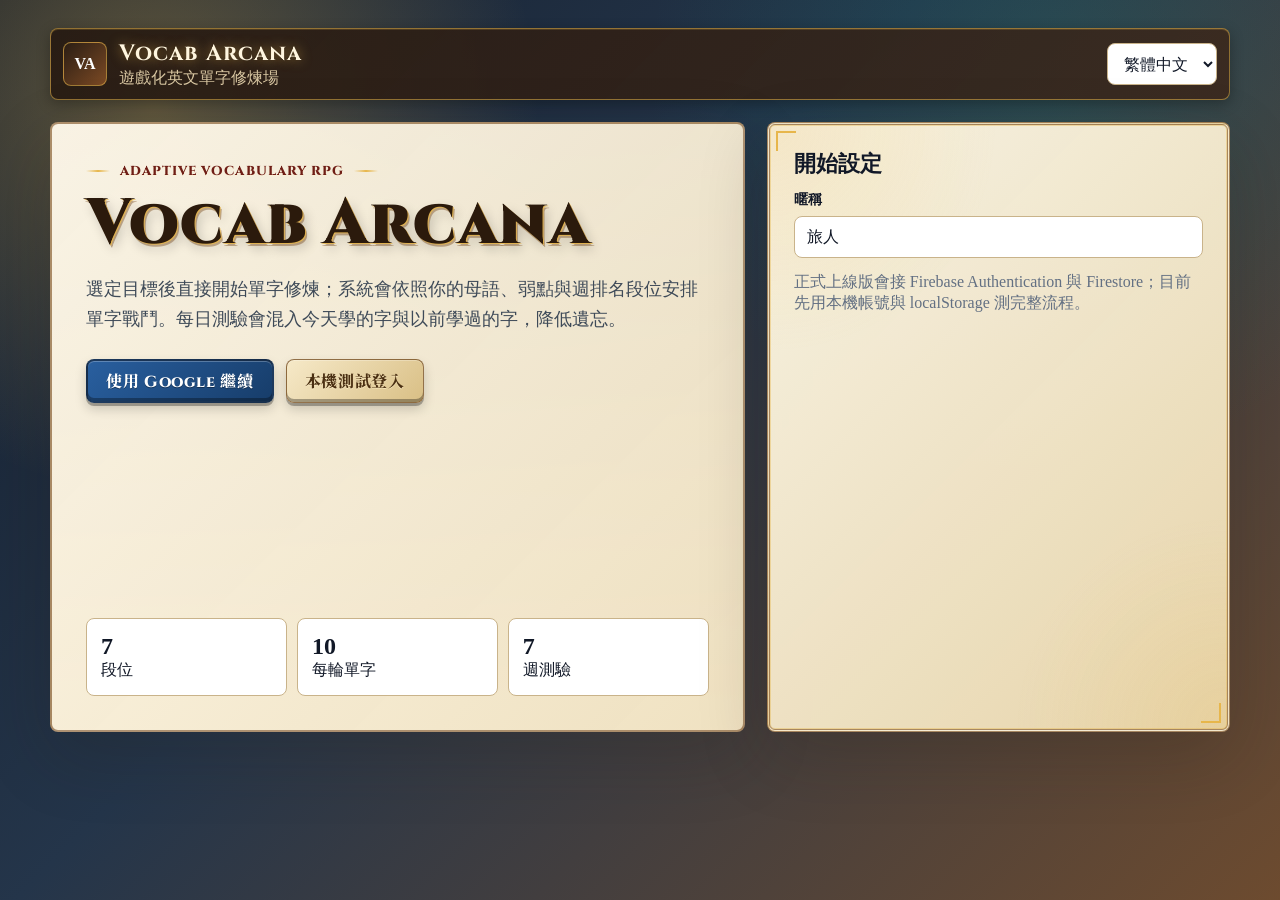
==== index.html @ f16ec760 "first" ====
<!doctype html>
<html lang="zh-Hant">
  <head>
    <meta charset="UTF-8" />
    <meta name="viewport" content="width=device-width, initial-scale=1.0" />
    <title>Vocab Arcana</title>
    <link rel="preconnect" href="https://fonts.googleapis.com" />
    <link rel="preconnect" href="https://fonts.gstatic.com" crossorigin />
    <link
      href="https://fonts.googleapis.com/css2?family=Cinzel:wght@500;700;900&family=Noto+Serif+TC:wght@500;700;900&display=swap"
      rel="stylesheet"
    />
    <link rel="stylesheet" href="./styles.css" />
  </head>
  <body>
    <main id="app"></main>
    <script src="./app.js"></script>
  </body>
</html>
---- styles.css ----
:root {
  color-scheme: light;
  --ink: #111827;
  --muted: #637083;
  --line: #c9b38a;
  --panel: #ffffff;
  --paper: #f5efe2;
  --accent: #b4362b;
  --accent-dark: #7f231d;
  --gold: #e7b64b;
  --mint: #168c7c;
  --blue: #295f9f;
  --wood: #4c2f1e;
  --shadow: 0 24px 70px rgba(35, 24, 15, 0.2);
}

* {
  box-sizing: border-box;
}

body {
  margin: 0;
  min-height: 100vh;
  background:
    radial-gradient(circle at 12% 12%, rgba(231, 182, 75, 0.34), transparent 28%),
    radial-gradient(circle at 82% 8%, rgba(22, 140, 124, 0.22), transparent 30%),
    linear-gradient(135deg, #151f2e 0%, #24354a 42%, #6d4b2f 100%);
  color: var(--ink);
  font-family: Georgia, "Noto Sans TC", "Times New Roman", serif;
}

button,
input,
select {
  font: inherit;
}

button {
  border: 0;
  cursor: pointer;
}

.shell {
  width: min(1180px, calc(100% - 32px));
  margin: 0 auto;
  padding: 28px 0 42px;
}

.topbar {
  display: flex;
  align-items: center;
  justify-content: space-between;
  gap: 16px;
  margin-bottom: 22px;
  padding: 10px 12px;
  border: 1px solid rgba(231, 182, 75, 0.35);
  border-radius: 8px;
  background: rgba(18, 25, 35, 0.58);
}

.brand {
  display: flex;
  align-items: center;
  gap: 12px;
  min-width: 0;
}

.mark {
  display: grid;
  place-items: center;
  width: 44px;
  height: 44px;
  border-radius: 8px;
  background: linear-gradient(135deg, #2a1d14, #7c4a24);
  color: #fff;
  font-weight: 800;
  border: 1px solid rgba(231, 182, 75, 0.6);
}

.brand h1 {
  margin: 0;
  font-size: 22px;
  color: #fff6df;
}

.brand p,
.muted {
  margin: 0;
  color: var(--muted);
}

.brand p {
  color: #d9c7a2;
}

.controls {
  display: flex;
  gap: 10px;
  align-items: center;
  flex-wrap: wrap;
  justify-content: flex-end;
}

.select,
.input {
  height: 42px;
  border: 1px solid var(--line);
  border-radius: 8px;
  background: #fff;
  color: var(--ink);
  padding: 0 12px;
}

.textarea {
  width: 100%;
  resize: vertical;
  border: 1px solid var(--line);
  border-radius: 8px;
  background: #fffaf0;
  color: var(--ink);
  padding: 12px;
}

.photo-preview {
  display: none;
  width: min(360px, 100%);
  max-height: 240px;
  object-fit: cover;
  border-radius: 8px;
  border: 1px solid var(--line);
}

.layout {
  display: grid;
  grid-template-columns: minmax(0, 1.2fr) minmax(320px, 0.8fr);
  gap: 22px;
  align-items: stretch;
}

.hero,
.panel,
.card {
  background:
    linear-gradient(135deg, rgba(255, 249, 235, 0.94), rgba(239, 224, 190, 0.92));
  border: 2px solid rgba(126, 82, 37, 0.58);
  border-radius: 8px;
  box-shadow: var(--shadow);
}

.hero {
  min-height: 610px;
  position: relative;
  overflow: hidden;
  padding: 34px;
  display: flex;
  flex-direction: column;
  justify-content: space-between;
}

.hero::before {
  content: "";
  position: absolute;
  inset: 0;
  background:
    linear-gradient(rgba(255, 249, 235, 0.36), rgba(255, 249, 235, 0.94)),
    url("https://images.unsplash.com/photo-1519681393784-d120267933ba?auto=format&fit=crop&w=1500&q=80");
  background-size: cover;
  background-position: center;
  z-index: -1;
}

.eyebrow {
  color: var(--accent-dark);
  font-weight: 800;
  text-transform: uppercase;
  letter-spacing: 0.08em;
  font-size: 13px;
}

.hero h2,
.page-title {
  margin: 12px 0;
  font-size: clamp(36px, 5vw, 68px);
  line-height: 1.02;
  max-width: 820px;
}

.hero-copy {
  max-width: 680px;
  color: #3e4a58;
  font-size: 18px;
  line-height: 1.65;
}

.actions {
  display: flex;
  gap: 12px;
  flex-wrap: wrap;
  margin-top: 24px;
}

.top-return-actions {
  margin-top: 8px;
  margin-bottom: 14px;
}

.btn {
  min-height: 44px;
  border-radius: 8px;
  padding: 0 18px;
  display: inline-flex;
  align-items: center;
  justify-content: center;
  gap: 8px;
  font-weight: 800;
  color: #fff;
  background: linear-gradient(135deg, var(--blue), #173d6a);
  box-shadow: inset 0 -2px 0 rgba(0, 0, 0, 0.16);
  border: 1px solid rgba(41, 95, 159, 0.48);
}

.btn.secondary {
  color: var(--ink);
  background: #fff;
  border: 1px solid var(--line);
}

.btn.ghost {
  color: #133b62;
  background: #edf4fb;
  border: 1px solid rgba(41, 95, 159, 0.28);
}

.panel {
  padding: 24px;
}

.panel h3,
.card h3 {
  margin: 0 0 12px;
  font-size: 22px;
}

.form-grid {
  display: grid;
  gap: 14px;
}

.field {
  display: grid;
  gap: 7px;
}

.field label {
  font-weight: 700;
  font-size: 14px;
}

.chips {
  display: flex;
  gap: 8px;
  flex-wrap: wrap;
}

.chips.large {
  gap: 12px;
  margin-top: 10px;
}

.chip {
  padding: 8px 11px;
  border-radius: 999px;
  border: 1px solid var(--line);
  background: #fff;
  color: var(--muted);
  font-weight: 700;
}

.chips.large .chip {
  min-height: 58px;
  padding: 0 20px;
  border-width: 3px;
  color: var(--ink);
  background: #ffffff;
  box-shadow: 0 8px 0 rgba(19, 59, 98, 0.16);
}

.chip.active {
  color: #fff;
  background: #295f9f;
  border-color: #9ec3f2;
  box-shadow: 0 0 0 4px rgba(41, 95, 159, 0.32), 0 8px 0 rgba(19, 59, 98, 0.24);
  transform: translateY(-2px);
}

.goal-altar .chip.active {
  background: linear-gradient(135deg, #295f9f, #1d9a8a);
  border-color: #9ec3f2;
  color: #fff;
  box-shadow: 0 0 0 4px rgba(41, 95, 159, 0.2), 0 10px 0 rgba(19, 59, 98, 0.2);
}

.goal-altar .chip:not(.active) {
  background: #eef5fb;
  color: #28517f;
}

.goal-altar {
  margin-top: 24px;
  padding: 16px;
  border: 2px solid rgba(41, 95, 159, 0.28);
  border-radius: 8px;
  background: rgba(238, 245, 251, 0.92);
}

.goal-switch {
  display: flex;
  align-items: center;
  gap: 10px;
  flex-wrap: wrap;
  margin: 16px 0 8px;
}

.goal-switch > span {
  color: var(--muted);
  font-size: 13px;
  font-weight: 900;
  text-transform: uppercase;
}

.goal-required {
  min-height: min(620px, calc(100dvh - 110px));
  display: grid;
  align-content: center;
}

.goal-required .page-title {
  max-width: 980px;
  font-size: clamp(44px, 7vw, 86px);
}

.goal-required-options {
  margin-top: 22px;
}

.goal-required-options .chip {
  min-height: 48px;
  padding: 0 18px;
  font-size: 17px;
}

.title-rack,
.wrong-review {
  margin: 16px 0;
}

.title-rack {
  display: flex;
  flex-wrap: wrap;
  gap: 8px;
}

.wrong-review {
  padding: 14px;
  border: 1px solid var(--line);
  border-radius: 8px;
  background: rgba(255, 255, 255, 0.62);
}

.chip.add {
  border-style: dashed;
  background: rgba(255, 246, 223, 0.56);
}

.action-zones {
  display: grid;
  grid-template-columns: repeat(2, minmax(0, 1fr));
  gap: 14px;
  margin-top: 18px;
}

.action-zone {
  padding: 14px;
  border-radius: 8px;
  border: 1px solid rgba(41, 95, 159, 0.22);
}

.action-zone h3 {
  margin: 0 0 10px;
  font-size: 16px;
}

.paired-actions {
  flex: 1 1 100%;
  display: flex;
  gap: 12px;
  flex-wrap: wrap;
}

.paired-actions .btn {
  flex: 1 1 180px;
}

.learning-zone {
  background: rgba(29, 154, 138, 0.12);
}

.adventure-zone {
  background: rgba(41, 95, 159, 0.12);
}

.btn.learning {
  background: #1d9a8a;
  border-color: #15786c;
  color: #fff;
}

.btn.learning.secondary {
  background: #1d9a8a;
  border-color: #15786c;
  color: #fff;
}

.btn.adventure {
  background: #295f9f;
  border-color: #1f4d84;
}

.btn:disabled,
.rune:disabled {
  cursor: not-allowed;
  filter: grayscale(0.5);
  opacity: 0.58;
}

.stats {
  display: grid;
  grid-template-columns: repeat(3, 1fr);
  gap: 10px;
  margin-top: 22px;
}

.stat {
  background: #fff;
  border: 1px solid var(--line);
  border-radius: 8px;
  padding: 14px;
}

.stat strong {
  display: block;
  font-size: 24px;
}

.dashboard {
  display: grid;
  gap: 18px;
}

.grid {
  display: grid;
  grid-template-columns: repeat(3, minmax(0, 1fr));
  gap: 14px;
}

.card {
  padding: 18px;
  box-shadow: none;
}

.level-card {
  border-left: 5px solid var(--gold);
}

.summary-link-card {
  width: 100%;
  color: inherit;
  font: inherit;
  text-align: left;
  cursor: pointer;
}

.game-panel {
  position: relative;
  overflow: hidden;
}

.game-panel::before {
  content: "";
  position: absolute;
  inset: 0;
  pointer-events: none;
  background:
    linear-gradient(90deg, rgba(76, 47, 30, 0.08), transparent 28%),
    linear-gradient(135deg, transparent 0 75%, rgba(231, 182, 75, 0.16) 75% 100%);
}

.hud {
  position: relative;
  display: grid;
  grid-template-columns: max-content max-content max-content minmax(180px, 1fr);
  gap: 12px;
  align-items: center;
  margin-top: 18px;
  padding: 12px;
  border: 1px solid rgba(41, 95, 159, 0.22);
  border-radius: 8px;
  background: rgba(41, 95, 159, 0.06);
}

.hud-item {
  display: grid;
  gap: 2px;
  min-width: 110px;
}

.hud-item span {
  color: var(--muted);
  font-size: 12px;
  font-weight: 800;
  text-transform: uppercase;
}

.hud-item strong {
  color: var(--wood);
  font-size: 24px;
}

.hud-meter {
  height: 16px;
  border-radius: 999px;
  overflow: hidden;
  background: rgba(76, 47, 30, 0.18);
  border: 1px solid rgba(76, 47, 30, 0.18);
}

.hud-meter span {
  display: block;
  height: 100%;
  background: linear-gradient(90deg, var(--mint), var(--gold));
}

.quest-alert {
  position: relative;
  margin-top: 14px;
  padding: 12px;
  display: flex;
  align-items: center;
  justify-content: space-between;
  gap: 12px;
  border: 1px solid rgba(231, 182, 75, 0.7);
  border-radius: 8px;
  background: rgba(42, 29, 20, 0.9);
  color: #fff6df;
}

.reward-modal {
  position: fixed;
  inset: 0;
  z-index: 40;
  display: grid;
  place-items: center;
  padding: 18px;
}

.reward-backdrop {
  position: absolute;
  inset: 0;
  background: rgba(20, 16, 12, 0.58);
  backdrop-filter: blur(4px);
}

.reward-dialog {
  position: relative;
  z-index: 1;
  width: min(520px, 100%);
  border: 1px solid rgba(231, 182, 75, 0.72);
  border-radius: 8px;
  background: linear-gradient(135deg, rgba(42, 29, 20, 0.98), rgba(127, 35, 29, 0.95));
  color: #fff6df;
  padding: 18px;
  box-shadow: 0 22px 44px rgba(23, 32, 42, 0.34);
}

.reward-dialog strong {
  display: block;
  font-size: 20px;
  margin-bottom: 10px;
}

.reward-dialog p {
  margin: 0;
  line-height: 1.6;
}

.quest-alert.small {
  background: rgba(29, 154, 138, 0.16);
  color: var(--ink);
}

.library-panel,
.import-panel {
  padding: 16px;
}

.library-switches {
  display: flex;
  flex-wrap: wrap;
  gap: 10px;
  margin-top: 12px;
}

.library-panel {
  border-color: rgba(231, 182, 75, 0.78);
  background:
    linear-gradient(135deg, rgba(255, 246, 223, 0.96), rgba(235, 213, 169, 0.92));
}

.import-panel {
  background:
    linear-gradient(rgba(255, 249, 235, 0.95), rgba(255, 249, 235, 0.9)),
    repeating-linear-gradient(90deg, rgba(126, 82, 37, 0.08) 0 2px, transparent 2px 28px);
}

.celebrate {
  position: fixed;
  inset: 0;
  display: grid;
  place-items: center;
  pointer-events: none;
  z-index: 20;
  color: #fff6df;
  font-size: clamp(46px, 9vw, 116px);
  font-weight: 900;
  text-shadow: 0 8px 0 #7f231d, 0 18px 42px rgba(0, 0, 0, 0.45);
  animation: burst 800ms ease-out forwards;
}

/* Daily quiz feedback */
.quiz-effect {
  position: fixed;
  inset: 0;
  display: grid;
  place-items: center;
  pointer-events: none;
  z-index: 22;
  font-size: clamp(44px, 8vw, 108px);
  font-weight: 900;
  text-shadow: 0 8px 0 rgba(0, 0, 0, 0.28), 0 18px 42px rgba(0, 0, 0, 0.45);
  animation: quizBurst 700ms ease-out forwards;
}

.quiz-effect.good {
  color: #fff6df;
}

.quiz-effect.bad {
  color: #ffd5d5;
  text-shadow: 0 8px 0 #6b1010, 0 18px 42px rgba(0, 0, 0, 0.48);
}

@keyframes quizBurst {
  0% {
    opacity: 0;
    transform: scale(0.72);
  }
  22% {
    opacity: 1;
    transform: scale(1.05);
  }
  100% {
    opacity: 0;
    transform: scale(1.18);
  }
}

@keyframes burst {
  0% {
    opacity: 0;
    transform: scale(0.68) rotate(-4deg);
  }
  24% {
    opacity: 1;
    transform: scale(1.08) rotate(2deg);
  }
  100% {
    opacity: 0;
    transform: scale(1.22) rotate(0deg);
  }
}

.meter {
  height: 10px;
  background: #e8edf4;
  border-radius: 999px;
  overflow: hidden;
}

.meter span {
  display: block;
  height: 100%;
  background: linear-gradient(90deg, var(--mint), var(--gold), var(--accent));
}

.quiz-wrap {
  display: grid;
  gap: 18px;
}

.quiz-head {
  display: grid;
  grid-template-columns: 1fr auto;
  gap: 12px;
  align-items: center;
}

.timer {
  font-weight: 900;
  color: var(--accent-dark);
  font-size: 24px;
}

.question {
  min-height: 250px;
  display: grid;
  place-items: center;
  text-align: center;
  background: #fff;
  border: 1px solid var(--line);
  border-radius: 8px;
  padding: 28px;
}

.word {
  font-size: clamp(46px, 8vw, 88px);
  font-weight: 900;
  line-height: 1;
}

.sentence {
  max-width: 820px;
  font-size: clamp(28px, 5vw, 54px);
  font-weight: 850;
  line-height: 1.18;
}

.phonetic {
  color: var(--muted);
  margin: 0;
  font-size: clamp(18px, min(2.4vw, 3vh), 28px);
}

.answers {
  display: grid;
  grid-template-columns: repeat(2, minmax(0, 1fr));
  grid-auto-rows: 1fr;
  gap: 12px;
}

.answer {
  min-height: 64px;
  border: 1px solid var(--line);
  background: #fff;
  color: var(--ink);
  border-radius: 8px;
  padding: 12px;
  font-weight: 800;
  text-align: left;
  position: relative;
  display: flex;
  align-items: center;
  line-height: 1.25;
}

.answer:hover {
  border-color: var(--blue);
}

.answer::before {
  content: "";
  position: absolute;
  left: 0;
  top: 10px;
  bottom: 10px;
  width: 4px;
  border-radius: 999px;
  background: var(--gold);
  opacity: 0;
}

.answer:hover::before {
  opacity: 1;
}

.study-stage {
  display: grid;
  grid-template-columns: minmax(0, 0.9fr) minmax(0, 1.1fr);
  gap: 18px;
  align-items: stretch;
}

.visual {
  min-height: 360px;
  display: grid;
  place-items: center;
  background: linear-gradient(135deg, #12202d, #28465d);
  color: #fff;
  border-radius: 8px;
  font-size: 92px;
}

.study-copy {
  display: grid;
  align-content: center;
  gap: 13px;
}

.study-copy h2 {
  margin: 0;
  font-size: clamp(44px, 7vw, 78px);
}

.tag {
  width: fit-content;
  border-radius: 999px;
  background: #fff1d0;
  color: #8b5c00;
  padding: 6px 10px;
  font-weight: 800;
}

.example {
  border-left: 4px solid var(--mint);
  padding-left: 12px;
  color: #334150;
  line-height: 1.55;
}

.example-label {
  margin: 4px 0 0;
  color: var(--accent-dark);
  font-size: 0.86rem;
  font-weight: 800;
}

.example-zh {
  border-left: 4px solid var(--mint);
  padding-left: 12px;
  font-size: 0.92em;
  margin-top: 4px;
  opacity: 0.78;
}

.library-card {
  display: flex;
  flex-direction: column;
  gap: 10px;
}

.library-card.complete,
.library-view-card.complete,
.level-card.complete,
.panel.complete {
  background: linear-gradient(180deg, #effaf4, #f7fffb);
  border-color: rgba(29, 154, 138, 0.45);
  box-shadow: 0 0 0 2px rgba(29, 154, 138, 0.12), var(--shadow);
}

.library-open {
  background: none;
  border: none;
  text-align: left;
  cursor: pointer;
  padding: 0;
  color: inherit;
  font: inherit;
}

.library-tools {
  display: flex;
  gap: 6px;
  flex-wrap: wrap;
}

.btn.small {
  padding: 4px 10px;
  font-size: 0.85em;
}

.btn.danger {
  color: #c45a43;
}

/* ============================================================
   遊戲化 UI 強化（覆蓋既有規則）
   ============================================================ */

/* 按鈕：加深浮雕 + hover 浮升 + 主色光暈 */
.btn {
  position: relative;
  letter-spacing: 0.04em;
  font-family: "Cinzel", "Trajan Pro", Georgia, "Noto Serif TC", serif;
  text-shadow: 0 1px 0 rgba(0, 0, 0, 0.35);
  border: 2px solid rgba(20, 30, 45, 0.55);
  box-shadow:
    inset 0 1px 0 rgba(255, 255, 255, 0.25),
    inset 0 -3px 0 rgba(0, 0, 0, 0.32),
    0 3px 0 rgba(0, 0, 0, 0.28),
    0 6px 12px rgba(0, 0, 0, 0.18);
  transition: transform 0.08s ease, box-shadow 0.12s ease, filter 0.12s ease;
}

.btn:hover:not(:disabled) {
  transform: translateY(-1px);
  filter: brightness(1.08) saturate(1.06);
  box-shadow:
    inset 0 1px 0 rgba(255, 255, 255, 0.32),
    inset 0 -3px 0 rgba(0, 0, 0, 0.32),
    0 4px 0 rgba(0, 0, 0, 0.28),
    0 8px 20px rgba(231, 182, 75, 0.32);
}

.btn:active:not(:disabled) {
  transform: translateY(2px);
  box-shadow:
    inset 0 2px 4px rgba(0, 0, 0, 0.32),
    0 1px 0 rgba(0, 0, 0, 0.25);
}

.btn.secondary {
  background: linear-gradient(135deg, #f6e9c8, #d9bf85);
  color: #4a2f12;
  border-color: rgba(110, 70, 30, 0.72);
  text-shadow: 0 1px 0 rgba(255, 240, 200, 0.7);
}

.btn.ghost {
  background: linear-gradient(135deg, rgba(255, 255, 255, 0.92), rgba(220, 232, 245, 0.92));
  color: #1d3d68;
  text-shadow: none;
  border-color: rgba(41, 95, 159, 0.55);
}

.btn.learning {
  background: linear-gradient(135deg, #2e9f87, #176354);
  border-color: rgba(15, 60, 50, 0.72);
}

.btn.adventure {
  background: linear-gradient(135deg, #c45a43, #7f2a1e);
  border-color: rgba(80, 25, 18, 0.78);
}

.btn.learning.secondary {
  background: linear-gradient(135deg, #2e9f87, #176354);
  border-color: rgba(15, 60, 50, 0.72);
  color: #fff;
  text-shadow: none;
}

.btn:disabled {
  filter: grayscale(0.5) brightness(0.78);
  cursor: not-allowed;
  box-shadow:
    inset 0 -2px 0 rgba(0, 0, 0, 0.2),
    0 2px 0 rgba(0, 0, 0, 0.2);
}

/* Panel：加裝飾角邊（gold inlay）+ 紙質紋理 */
.panel {
  position: relative;
  background:
    radial-gradient(circle at 0% 0%, rgba(231, 182, 75, 0.18), transparent 30%),
    radial-gradient(circle at 100% 100%, rgba(231, 182, 75, 0.15), transparent 28%),
    linear-gradient(135deg, rgba(255, 249, 232, 0.97), rgba(238, 220, 178, 0.95));
  border-width: 3px;
  border-style: double;
  border-color: rgba(126, 82, 37, 0.65);
  box-shadow:
    inset 0 0 0 1px rgba(231, 182, 75, 0.4),
    var(--shadow);
}

.panel::before,
.panel::after {
  content: "";
  position: absolute;
  width: 18px;
  height: 18px;
  border: 2px solid var(--gold);
  pointer-events: none;
}
.panel::before {
  top: 6px;
  left: 6px;
  border-right: none;
  border-bottom: none;
}
.panel::after {
  bottom: 6px;
  right: 6px;
  border-left: none;
  border-top: none;
}

/* 大標：陰影 + 描邊感 */
.hero h2,
.page-title {
  font-family: "Cinzel", "Trajan Pro", Georgia, "Noto Serif TC", serif;
  font-weight: 900;
  letter-spacing: 0.01em;
  color: #2b1a0c;
  text-shadow:
    1px 1px 0 rgba(231, 182, 75, 0.85),
    2px 3px 0 rgba(126, 82, 37, 0.45),
    4px 6px 12px rgba(0, 0, 0, 0.18);
}

/* eyebrow：兩側裝飾線 */
.eyebrow {
  display: inline-flex;
  align-items: center;
  gap: 10px;
  font-family: "Cinzel", Georgia, serif;
  color: #6f1e16;
  text-shadow: 0 1px 0 rgba(255, 240, 210, 0.8);
}

.eyebrow::before,
.eyebrow::after {
  content: "";
  width: 24px;
  height: 2px;
  background: linear-gradient(90deg, transparent, var(--gold), transparent);
}

/* HUD 數字：游戲化粗體 + 金色發光 */
.hud-item strong {
  font-family: "Cinzel", "Trajan Pro", Georgia, serif;
  font-size: 1.25em;
  color: #2b1a0c;
  text-shadow:
    0 1px 0 rgba(255, 240, 200, 0.9),
    0 0 12px rgba(231, 182, 75, 0.55);
}

/* 排行榜行：階梯式漸層 + 主色描邊 */
.rank-row {
  background: linear-gradient(90deg, rgba(255, 249, 232, 0.7), rgba(238, 220, 178, 0.5));
  border-left: 4px solid var(--gold);
  padding: 8px 14px;
  margin-bottom: 4px;
  border-radius: 4px;
  box-shadow: inset 0 -1px 0 rgba(126, 82, 37, 0.18);
}

.rank-row.active {
  background: linear-gradient(90deg, rgba(231, 182, 75, 0.35), rgba(180, 54, 43, 0.15));
  border-left-color: var(--accent);
  box-shadow:
    inset 0 -1px 0 rgba(126, 82, 37, 0.3),
    0 0 16px rgba(231, 182, 75, 0.5);
}

.rank-row strong {
  font-family: "Cinzel", Georgia, serif;
  font-size: 1.15em;
  color: var(--accent-dark);
  min-width: 28px;
  display: inline-block;
}

/* 卡片懸浮微抬 */
.card {
  transition: transform 0.12s ease, box-shadow 0.12s ease;
}
.card:hover {
  transform: translateY(-2px);
  box-shadow: 0 14px 28px rgba(35, 24, 15, 0.28);
}

/* 進度條：金色填充 + 微光 */
.meter,
.hud-meter {
  background: rgba(126, 82, 37, 0.2);
  border: 1px solid rgba(126, 82, 37, 0.4);
  border-radius: 999px;
  overflow: hidden;
  height: 10px;
}
.meter > span,
.hud-meter > span {
  background: linear-gradient(90deg, #f4d27a, var(--gold), #c4892a);
  box-shadow: 0 0 8px rgba(231, 182, 75, 0.6);
  display: block;
  height: 100%;
  border-radius: 999px;
}

/* Tag (詞性 / 階級)：徽章感 */
.tag {
  font-family: "Cinzel", Georgia, serif;
  font-weight: 700;
  letter-spacing: 0.06em;
  text-transform: uppercase;
  font-size: 0.7em;
  padding: 3px 10px;
  border-radius: 4px;
  background: linear-gradient(180deg, #fff3cf, #e7b64b);
  color: #5a3a0b;
  border: 1px solid rgba(126, 82, 37, 0.5);
  box-shadow: inset 0 -1px 0 rgba(0, 0, 0, 0.18);
}
.tag.tier {
  background: linear-gradient(180deg, #4a2c14, #2a160a);
  color: #f4d27a;
  border-color: rgba(231, 182, 75, 0.6);
  text-shadow: 0 0 6px rgba(231, 182, 75, 0.5);
}

.tag.phonetic-tag {
  background: #eef5fb;
  color: #28517f;
  border-color: rgba(41, 95, 159, 0.28);
  text-shadow: none;
}

/* topbar：羊皮紙感 */
.topbar {
  background: linear-gradient(135deg, rgba(38, 26, 18, 0.92), rgba(60, 40, 28, 0.88));
  border: 1px solid rgba(231, 182, 75, 0.55);
  box-shadow:
    inset 0 1px 0 rgba(231, 182, 75, 0.18),
    0 4px 14px rgba(0, 0, 0, 0.3);
}

.brand h1 {
  font-family: "Cinzel", "Trajan Pro", Georgia, serif;
  letter-spacing: 0.05em;
  text-shadow: 0 0 12px rgba(231, 182, 75, 0.6);
}

/* Toast：紙條樣 */
.toast {
  font-family: "Cinzel", Georgia, serif;
  font-weight: 700;
  color: var(--accent-dark);
}

/* 觸發 celebrate / fx 動畫稍強 */
.celebrate,
.quiz-effect {
  font-family: "Cinzel", "Trajan Pro", Georgia, serif;
  font-size: 2.5em;
  font-weight: 900;
  text-shadow:
    0 0 18px rgba(231, 182, 75, 0.9),
    0 0 36px rgba(180, 54, 43, 0.6);
}

/* 全達成的成就 → 華麗動畫金光外框 */
.achievement-group.badge-mythic {
  position: relative;
  z-index: 0;
  border: 3px solid transparent;
  background:
    linear-gradient(135deg, rgba(255, 249, 232, 0.97), rgba(238, 220, 178, 0.96)) padding-box,
    linear-gradient(135deg, #fff3cf, #e7b64b, #b4362b, #e7b64b, #fff3cf) border-box;
  background-size: 100% 100%, 400% 400%;
  animation: mythicFlow 8s ease-in-out infinite;
  box-shadow:
    0 0 0 1px rgba(255, 220, 130, 0.45),
    0 0 22px rgba(231, 182, 75, 0.5),
    0 12px 32px rgba(0, 0, 0, 0.18);
}

.achievement-group.badge-mythic::before {
  content: "";
  position: absolute;
  inset: -2px;
  border-radius: 10px;
  background:
    radial-gradient(circle at 0% 0%, rgba(255, 246, 200, 0.5), transparent 50%),
    radial-gradient(circle at 100% 100%, rgba(180, 54, 43, 0.25), transparent 50%);
  pointer-events: none;
  z-index: -1;
  animation: mythicShimmer 4s ease-in-out infinite alternate;
}

.achievement-group.badge-mythic .achievement-icon svg {
  filter: drop-shadow(0 0 8px rgba(255, 220, 130, 0.8));
  animation: mythicSpinSlow 12s linear infinite;
}

.achievement-group.badge-mythic h3 {
  color: #6f1e16;
  text-shadow:
    0 0 12px rgba(231, 182, 75, 0.6),
    1px 1px 0 rgba(255, 240, 200, 0.7);
}

@keyframes mythicFlow {
  0%, 100% { background-position: 0 0, 0% 50%; }
  50% { background-position: 0 0, 100% 50%; }
}

@keyframes mythicShimmer {
  0% { opacity: 0.4; }
  100% { opacity: 0.85; }
}

@keyframes mythicSpinSlow {
  0% { transform: rotate(0deg); }
  100% { transform: rotate(360deg); }
}

/* 加分：tier 高的徽章在內頁 chip 也微微發光 */
.title-chip.earned .title-chip-icon svg {
  filter: drop-shadow(0 0 4px rgba(231, 182, 75, 0.55));
}

/* 排行榜 top actions：靠左對齊、無上 margin */
.ranking-top-actions {
  margin-top: 0;
  margin-bottom: 14px;
}

/* Modal 彈窗 — 字卡 / 週測驗通知共用 */
.modal-backdrop {
  position: fixed;
  inset: 0;
  background: rgba(15, 20, 30, 0.78);
  display: grid;
  place-items: center;
  z-index: 9000;
  padding: 16px;
  animation: modalFadeIn 0.15s ease;
}

.modal-card {
  width: min(640px, 100%);
  max-height: 92vh;
  overflow: auto;
  background:
    radial-gradient(circle at 0% 0%, rgba(231, 182, 75, 0.22), transparent 35%),
    radial-gradient(circle at 100% 100%, rgba(231, 182, 75, 0.18), transparent 32%),
    linear-gradient(135deg, rgba(255, 249, 232, 0.98), rgba(238, 220, 178, 0.97));
  border: 3px double rgba(126, 82, 37, 0.7);
  border-radius: 8px;
  padding: 28px;
  box-shadow:
    inset 0 0 0 1px rgba(231, 182, 75, 0.45),
    0 30px 80px rgba(0, 0, 0, 0.4);
  position: relative;
}

.modal-card::before,
.modal-card::after {
  content: "";
  position: absolute;
  width: 22px;
  height: 22px;
  border: 2px solid var(--gold);
  pointer-events: none;
}
.modal-card::before {
  top: 8px;
  left: 8px;
  border-right: none;
  border-bottom: none;
}
.modal-card::after {
  bottom: 8px;
  right: 8px;
  border-left: none;
  border-top: none;
}

.modal-card h2 {
  font-family: "Cinzel", Georgia, serif;
  font-weight: 900;
  color: #2b1a0c;
  margin-top: 0;
  text-shadow: 1px 1px 0 rgba(231, 182, 75, 0.7), 2px 3px 0 rgba(126, 82, 37, 0.35);
}

.modal-card.flashcard-textonly {
  text-align: center;
}

.modal-card.flashcard-textonly .card-tags {
  justify-content: center;
}

.modal-card .example,
.modal-card .example-zh {
  text-align: left;
}

@keyframes modalFadeIn {
  from { opacity: 0; }
  to { opacity: 1; }
}

/* 弱點卡片改為按鈕樣式但保留卡片外觀 */
.weak-card {
  text-align: left;
  font: inherit;
  color: inherit;
  cursor: pointer;
  width: 100%;
}
.weak-card:hover {
  transform: translateY(-2px);
  box-shadow: 0 14px 28px rgba(35, 24, 15, 0.32);
}

.battle-options {
  display: grid;
  grid-template-columns: repeat(2, minmax(0, 1fr));
  grid-auto-rows: 1fr;
  gap: 10px;
}

.word-bank {
  display: grid;
  gap: 10px;
  margin-top: 12px;
}

.word-bank-row {
  display: grid;
  gap: 4px;
  padding: 10px 12px;
  border-radius: 8px;
  border: 1px solid var(--line);
  background: #fff;
}

.word-bank-main {
  display: flex;
  align-items: baseline;
  gap: 10px;
  flex-wrap: wrap;
}

.word-bank-main strong {
  font-size: 1.05em;
}

.phonetic-inline {
  color: #6c7a89;
  font-style: italic;
}

.tag-pos {
  background: #f4eed7;
  color: #6b5a14;
  font-size: 0.75em;
  padding: 1px 6px;
  border-radius: 4px;
}

.word-bank-meaning {
  font-weight: 600;
  color: #2c3340;
}

.word-bank-example {
  border-left: 3px solid var(--mint);
  padding-left: 10px;
  color: #4a566a;
  font-size: 0.92em;
}

.word-bank-example-zh {
  border-left: 3px solid var(--mint);
  padding-left: 10px;
  font-size: 0.88em;
  opacity: 0.75;
}

.library-view-card {
  margin-bottom: 18px;
}

.library-add-box {
  display: grid;
  gap: 10px;
  margin-top: 16px;
  padding-top: 14px;
  border-top: 1px solid var(--line);
}

.library-add-box label {
  font-weight: 800;
  color: var(--ink);
}

.library-view-head {
  display: flex;
  justify-content: space-between;
  align-items: baseline;
  margin-bottom: 8px;
}

.weak-actions {
  position: sticky;
  top: 12px;
  z-index: 4;
  margin-top: 0;
  padding: 12px;
  border-radius: 8px;
  background: rgba(255, 255, 255, 0.94);
  border: 1px solid var(--line);
  backdrop-filter: blur(8px);
}

.library-panel {
  display: none;
}

.library-header {
  margin-bottom: 8px;
}

.word-list {
  display: grid;
  grid-template-columns: repeat(2, minmax(0, 1fr));
  gap: 14px;
}

.word-card {
  display: grid;
  gap: 8px;
}

.word-card-head {
  display: flex;
  align-items: center;
  gap: 10px;
}

.word-card-head span {
  display: grid;
  place-items: center;
  width: 28px;
  height: 28px;
  border-radius: 999px;
  background: var(--ink);
  color: #fff;
  font-size: 13px;
  font-weight: 900;
  flex: 0 0 auto;
}

.flash-stage {
  height: calc(100dvh - 118px);
  min-height: 520px;
  display: grid;
}

.flashcard {
  height: 100%;
  min-height: 0;
  display: grid;
  grid-template-columns: minmax(280px, 0.9fr) minmax(0, 1.1fr);
  grid-template-rows: minmax(0, 1fr) auto;
  gap: 16px;
  align-items: stretch;
  padding: clamp(16px, 2.4vh, 28px);
  border: 1px solid rgba(216, 222, 231, 0.9);
  border-radius: 8px;
  background: rgba(255, 255, 255, 0.9);
  box-shadow: var(--shadow);
  touch-action: pan-y;
  overflow: hidden;
}

/* 純文字版字卡（無圖）：滿版單欄，置中、加遊戲風裝飾 */
.flashcard.flashcard-textonly {
  grid-template-columns: 1fr;
  padding: clamp(12px, 2vh, 22px) clamp(14px, 3vw, 26px);
  background:
    radial-gradient(circle at 50% 0%, rgba(231, 182, 75, 0.22), transparent 45%),
    radial-gradient(circle at 50% 100%, rgba(180, 54, 43, 0.12), transparent 45%),
    linear-gradient(135deg, rgba(255, 249, 232, 0.98), rgba(238, 220, 178, 0.96));
  border: 3px double rgba(126, 82, 37, 0.7);
  box-shadow:
    inset 0 0 0 1px rgba(231, 182, 75, 0.45),
    var(--shadow);
  position: relative;
}

.flashcard.flashcard-textonly::before,
.flashcard.flashcard-textonly::after {
  content: "";
  position: absolute;
  width: 18px;
  height: 18px;
  border: 3px solid var(--gold);
  pointer-events: none;
}
.flashcard.flashcard-textonly::before {
  top: 10px;
  left: 10px;
  border-right: none;
  border-bottom: none;
}
.flashcard.flashcard-textonly::after {
  bottom: 10px;
  right: 10px;
  border-left: none;
  border-top: none;
}

.flashcard.flashcard-textonly .flash-copy {
  text-align: center;
  align-content: center;
  gap: clamp(10px, 1.7vh, 18px);
  min-height: 0;
  overflow: hidden;
}

.flashcard.flashcard-textonly .card-tags {
  justify-content: center;
}

.flashcard.flashcard-textonly .example,
.flashcard.flashcard-textonly .example-zh {
  text-align: left;
  max-width: 720px;
  margin-left: auto;
  margin-right: auto;
  font-size: clamp(17px, min(2.1vw, 2.7vh), 24px);
  line-height: 1.22;
}

.flashcard.flashcard-textonly .example {
  display: -webkit-box;
  -webkit-line-clamp: 3;
  -webkit-box-orient: vertical;
  overflow: hidden;
}

.flashcard.flashcard-textonly .example-zh {
  display: -webkit-box;
  -webkit-line-clamp: 2;
  -webkit-box-orient: vertical;
  overflow: hidden;
}

.flash-visual {
  min-height: 520px;
  display: grid;
  align-items: end;
  justify-items: start;
  border-radius: 8px;
  background:
    linear-gradient(135deg, rgba(18, 32, 45, 0.84), rgba(29, 154, 138, 0.48)),
    url("https://images.unsplash.com/photo-1456513080510-7bf3a84b82f8?auto=format&fit=crop&w=1200&q=80");
  background-size: cover;
  background-position: center;
  color: #fff;
  padding: 22px;
}

.image-badge {
  display: grid;
  place-items: center;
  width: 76px;
  height: 76px;
  border-radius: 8px;
  background: rgba(17, 24, 39, 0.78);
  border: 1px solid rgba(255, 246, 223, 0.56);
  font-size: 42px;
  box-shadow: 0 16px 36px rgba(0, 0, 0, 0.25);
}

.flash-copy {
  display: grid;
  align-content: center;
  gap: clamp(10px, 1.6vh, 18px);
  min-height: 0;
  overflow: hidden;
}

.flash-copy h2 {
  margin: 0;
  font-size: clamp(56px, min(10vw, 13vh), 118px);
  line-height: 0.95;
}

.flash-copy h3 {
  margin: 0;
  font-size: clamp(30px, min(4.6vw, 6vh), 52px);
  line-height: 1.08;
}

.card-tags {
  display: flex;
  gap: 8px;
  flex-wrap: wrap;
}

.tag.tier {
  background: #2a1d14;
  color: #ffe2a4;
}

.retro-game {
  display: grid;
  gap: 20px;
  background: #101820;
  color: #e9f7cf;
  border-color: #6bf178;
  box-shadow: 0 0 0 4px rgba(107, 241, 120, 0.12), var(--shadow);
}

.retro-game .page-title,
.retro-game .hero-copy,
.retro-game .muted {
  color: #e9f7cf;
}

.rune-grid {
  display: grid;
  grid-template-columns: repeat(4, minmax(80px, 1fr));
  gap: 12px;
}

.rune {
  min-height: 150px;
  border-radius: 4px;
  background: #1d2b34;
  color: #6bf178;
  border: 2px solid #31515d;
  font-size: clamp(34px, 7vw, 72px);
  font-weight: 900;
  font-family: Consolas, monospace;
}

.rune.active {
  background: #6bf178;
  color: #101820;
  box-shadow: 0 0 32px rgba(107, 241, 120, 0.55);
}

.monster-art svg {
  width: min(500px, 100%);
  display: block;
  margin: 0 auto;
}

.generated-monster {
  position: relative;
  display: grid;
  place-items: center;
}

.monster-raster {
  width: min(520px, 100%);
  display: block;
  border-radius: 18px;
  box-shadow: 0 24px 42px rgba(0, 0, 0, 0.34);
}

.monster-raster:not([data-missing="true"]) + svg {
  display: none;
}

.monster-preview {
  display: grid;
  grid-template-columns: minmax(0, 0.9fr) minmax(320px, 1.1fr);
  gap: 22px;
  align-items: center;
  background:
    linear-gradient(135deg, rgba(255, 249, 235, 0.96), rgba(220, 232, 228, 0.92)),
    radial-gradient(circle at 78% 18%, rgba(231, 182, 75, 0.22), transparent 36%);
}

.monster-preview-art svg {
  width: min(520px, 100%);
  display: block;
  filter: drop-shadow(0 22px 28px rgba(23, 32, 42, 0.22));
}

.monster-preview-art .monster-raster {
  width: min(540px, 100%);
}

.monster-preview-copy {
  display: grid;
  gap: 14px;
}

.monster-art.hit svg {
  animation: monster-hit 0.28s ease;
}

.monster-art.defeated {
  opacity: 0;
  transform: scale(0.78);
  transition: opacity 0.45s ease, transform 0.45s ease;
}

.monster-art.fallen {
  filter: grayscale(0.7) brightness(0.72);
  transform: rotate(-2deg) scale(0.94);
}

.damage-pop {
  width: max-content;
  margin: -24px auto 10px;
  padding: 6px 14px;
  border-radius: 8px;
  background: #b4362b;
  color: #fff6df;
  font-weight: 1000;
  animation: damage-pop 0.55s ease;
}

.enemy-damage {
  background: #2e3d52;
  color: #f8fbff;
}

.battle-fx {
  width: min(620px, 100%);
  margin: 0 auto 12px;
  padding: 16px;
  border-radius: 8px;
  text-align: center;
  font-size: 26px;
  font-weight: 1000;
  letter-spacing: 0;
}

.victory-fx {
  color: #4c2f1e;
  background: radial-gradient(circle, rgba(255, 246, 196, 0.98), rgba(231, 182, 75, 0.64));
  animation: victory-burst 1.1s ease infinite alternate;
}

.loss-fx {
  color: #fff6df;
  background: linear-gradient(135deg, rgba(72, 77, 86, 0.94), rgba(127, 35, 29, 0.76));
  animation: loss-pulse 1.1s ease infinite alternate;
}

.retro-game {
  color: #fff6df;
  display: grid;
  grid-template-columns: minmax(0, 1.05fr) minmax(240px, 0.75fr);
  gap: 12px 18px;
  align-items: start;
}

.retro-game .hero-copy,
.retro-game .stat span {
  color: #2b2416;
}

.retro-game .stat {
  color: var(--ink);
}

.retro-game > div:first-child {
  min-width: 0;
}

.retro-game .monster-art {
  grid-column: 2;
  justify-self: center;
  align-self: center;
  max-width: 420px;
}

.retro-game .damage-pop,
.retro-game .battle-fx,
.retro-game .item-grid,
.retro-game .actions {
  grid-column: 1 / -1;
}

.item-grid {
  display: grid;
  grid-template-columns: repeat(3, minmax(0, 1fr));
  gap: 12px;
}

.item-card {
  min-height: 112px;
  display: grid;
  gap: 6px;
  padding: 12px;
  border: 2px solid #31515d;
  border-radius: 6px;
  background: #1d2b34;
  color: #e9f7cf;
  text-align: left;
}

.item-card strong {
  font-size: 18px;
}

.item-art {
  width: 100%;
  max-height: 96px;
  object-fit: contain;
  border-radius: 6px;
  border: 1px solid rgba(231, 182, 75, 0.45);
  background: #0f1720;
}

.inventory-grid {
  margin: 18px 0;
}

.inventory-card {
  color: #fff6df;
}

.item-count {
  width: max-content;
  padding: 3px 9px;
  border-radius: 999px;
  background: #e7b64b;
  color: #20180f;
  font-weight: 1000;
  line-height: 1;
}

.battle-layout {
  grid-template-columns: 1fr;
  grid-template-rows: auto auto minmax(150px, 1fr) auto auto;
  gap: clamp(8px, 1.5vh, 14px);
  min-height: calc(100dvh - 104px);
  max-height: calc(100dvh - 104px);
  overflow: hidden;
  padding: clamp(12px, 2vh, 18px);
}

.battle-layout .hero-copy {
  color: #e9f7cf;
  margin: 0;
  font-size: clamp(14px, 1.7vw, 18px);
}

.battle-hud {
  display: grid;
  grid-template-columns: repeat(2, minmax(0, 1fr));
  gap: 10px;
}

.battle-meter-card {
  padding: 9px 10px;
  border-radius: 8px;
  background: #fff6df;
  color: #20180f;
  border: 2px solid #e7b64b;
}

.battle-meter-head {
  display: flex;
  align-items: center;
  justify-content: space-between;
  gap: 8px;
  margin-bottom: 6px;
  font-size: 14px;
}

.battle-meter {
  height: 12px;
  overflow: hidden;
  border-radius: 999px;
  background: #d8cab4;
}

.battle-meter span {
  display: block;
  height: 100%;
  border-radius: inherit;
  background: linear-gradient(90deg, #39b36e, #8ee66f);
}

.monster-meter-card .battle-meter span {
  background: linear-gradient(90deg, #c8463a, #f08242);
}

.battle-title-row {
  display: flex;
  align-items: flex-start;
  justify-content: space-between;
  gap: 12px;
}

.battle-title-row .page-title {
  margin: 2px 0 4px;
  font-size: clamp(28px, 4vw, 44px);
  line-height: 1;
}

.battle-actions {
  flex: 0 0 auto;
  margin: 0;
}

.battle-layout .monster-art {
  grid-column: 1;
  justify-self: center;
  align-self: center;
  max-width: min(430px, 74vw);
  min-height: 0;
}

.battle-layout .monster-art svg,
.battle-layout .monster-raster {
  width: auto;
  max-width: 100%;
  max-height: min(34vh, 300px);
}

.battle-layout .damage-pop,
.battle-layout .battle-fx,
.battle-layout .item-grid {
  grid-column: 1;
}

.battle-layout .damage-pop {
  margin: -18px auto 0;
}

.battle-layout .battle-fx {
  margin: 0 auto;
  padding: 10px;
}

.battle-item-grid {
  grid-template-columns: repeat(3, minmax(0, 1fr));
  gap: 10px;
}

.battle-item-card {
  min-height: 0;
  grid-template-columns: 52px minmax(0, 1fr) auto;
  align-items: center;
  gap: 6px 8px;
  padding: 8px;
}

.battle-item-card .item-art {
  grid-row: span 2;
  width: 52px;
  max-height: 52px;
}

.battle-item-card strong {
  min-width: 0;
  font-size: 15px;
  line-height: 1.1;
}

.battle-item-card small {
  grid-column: 2 / 4;
  font-size: 12px;
  line-height: 1.15;
}

@keyframes monster-hit {
  0% { transform: translateX(0); filter: brightness(1); }
  30% { transform: translateX(-10px); filter: brightness(1.55); }
  60% { transform: translateX(8px); }
  100% { transform: translateX(0); filter: brightness(1); }
}

@keyframes damage-pop {
  0% { opacity: 0; transform: translateY(12px) scale(0.85); }
  30% { opacity: 1; transform: translateY(-8px) scale(1.08); }
  100% { opacity: 0; transform: translateY(-22px) scale(1); }
}

@keyframes victory-burst {
  from { box-shadow: 0 0 0 rgba(231, 182, 75, 0.2); transform: scale(1); }
  to { box-shadow: 0 0 34px rgba(231, 182, 75, 0.72); transform: scale(1.02); }
}

@keyframes loss-pulse {
  from { opacity: 0.84; transform: translateY(0); }
  to { opacity: 1; transform: translateY(-2px); }
}

.achievement {
  display: grid;
  gap: 8px;
  min-height: 120px;
}

.page-head {
  display: flex;
  align-items: flex-start;
  justify-content: space-between;
  gap: 16px;
}

.dashboard-badge {
  width: 88px;
  flex: 0 0 88px;
  padding: 0;
  border: 0;
  background: transparent;
  cursor: pointer;
}

.dashboard-badge svg {
  width: 100%;
  display: block;
  filter: drop-shadow(0 10px 14px rgba(76, 47, 30, 0.18));
}

.achievement-grid {
  display: grid;
  gap: 14px;
  margin-top: 14px;
}

.achievement-group {
  padding: 18px;
}

.achievement-group.done {
  border-color: rgba(231, 182, 75, 0.9);
  box-shadow: 0 0 0 3px rgba(231, 182, 75, 0.14), var(--shadow);
}

.achievement-summary {
  all: unset;
  display: grid;
  gap: 12px;
  width: 100%;
  cursor: pointer;
}

.achievement-summary-head {
  display: grid;
  grid-template-columns: 84px minmax(0, 1fr);
  gap: 14px;
  align-items: center;
}

.achievement-icon {
  width: 84px;
}

.achievement-icon svg {
  width: 100%;
  display: block;
}

.achievement-summary h3 {
  margin: 0 0 4px;
  font-size: 24px;
  color: var(--accent-dark);
}

.achievement-detail {
  display: grid;
  gap: 14px;
  margin-top: 14px;
  padding-top: 14px;
  border-top: 1px solid rgba(126, 82, 37, 0.16);
}

.achievement-section {
  display: grid;
  gap: 10px;
}

.achievement-section h4 {
  margin: 0;
  font-size: 16px;
  color: var(--accent-dark);
}

.title-rack {
  display: flex;
  flex-wrap: wrap;
  gap: 10px;
}

.title-chip {
  display: inline-flex;
  align-items: center;
  gap: 8px;
  width: auto !important;
  border-radius: 999px;
  padding: 8px 12px;
  white-space: nowrap;
  border: 1px solid rgba(126, 82, 37, 0.18);
}

.title-chip.earned {
  color: #71561c;
  background: rgba(231, 182, 75, 0.18);
  border-color: rgba(231, 182, 75, 0.42);
}

.title-chip.locked {
  color: #8d866f;
  background: rgba(255, 255, 255, 0.48);
}

.title-chip-icon {
  width: 28px;
  flex: 0 0 28px;
}

.title-chip-icon svg {
  width: 100%;
  display: block;
}

.achievement strong {
  font-size: 38px;
  color: var(--accent-dark);
}

.badge-grid {
  display: grid;
  grid-template-columns: repeat(2, minmax(0, 1fr));
  gap: 14px;
}

.achievement-badge {
  display: grid;
  grid-template-columns: 112px minmax(0, 1fr);
  gap: 16px;
  align-items: center;
  min-height: 170px;
}

.achievement-badge.done {
  border-color: var(--gold);
  box-shadow: 0 0 0 3px rgba(231, 182, 75, 0.22), var(--shadow);
}

.badge-art svg {
  width: 100%;
  display: block;
  filter: drop-shadow(0 10px 12px rgba(76, 47, 30, 0.22));
}

.ranking-grid {
  display: grid;
  grid-template-columns: repeat(2, minmax(0, 1fr));
  gap: 14px;
  margin-top: 16px;
}

.ranking-head {
  align-items: center;
}

.ranking-self {
  display: grid;
  gap: 6px;
  min-width: min(260px, 100%);
  padding: 12px 14px;
  border: 1px solid rgba(126, 82, 37, 0.25);
  border-radius: 8px;
  background: rgba(255, 255, 255, 0.58);
  box-shadow: inset 0 0 0 1px rgba(255, 255, 255, 0.42);
}

.ranking-self span {
  color: var(--muted);
  font-weight: 800;
}

.ranking-self strong {
  color: var(--accent-dark);
  font-size: 18px;
}

.rank-list {
  display: grid;
  gap: 8px;
}

.rank-row {
  display: grid;
  grid-template-columns: 42px minmax(0, 1fr) auto;
  gap: 10px;
  align-items: center;
  padding: 10px 12px;
  border: 1px solid rgba(126, 82, 37, 0.25);
  border-radius: 8px;
  background: rgba(255, 255, 255, 0.55);
}

.rank-row.active {
  border-color: var(--gold);
  background: rgba(231, 182, 75, 0.22);
}

.rank-row span {
  min-width: 0;
  overflow: hidden;
  text-overflow: ellipsis;
  white-space: nowrap;
}

.achievement-badge h3 {
  color: var(--accent-dark);
  font-size: 24px;
}

.admin-card {
  min-height: 110px;
  color: var(--ink);
  text-align: left;
}

.admin-card strong {
  font-size: 22px;
}

.flashcard .actions {
  grid-column: 1 / -1;
}

.flashcard .actions .btn,
.flashcard .actions .btn.secondary {
  background: #295f9f;
  border-color: #1f4d84;
  color: #fff;
}

.flashcard .actions .btn.icon-btn,
.modal-card .actions .btn.icon-btn {
  min-width: 48px;
  padding: 0 14px;
  font-family: "Noto Serif TC", "Inter", sans-serif;
  font-size: 1.2rem;
  line-height: 1;
}

.flashcard .actions .btn.flashcard-back,
.flashcard .actions .btn.secondary.flashcard-back {
  background: linear-gradient(135deg, #f6e9c8, #d9bf85);
  border-color: rgba(110, 70, 30, 0.72);
  color: #4a2f12;
}

@media (max-height: 740px) {
  .flash-stage {
    height: calc(100dvh - 92px);
    min-height: 430px;
  }

  .flashcard.flashcard-textonly {
    padding: 16px 20px;
  }

  .flashcard.flashcard-textonly::before,
  .flashcard.flashcard-textonly::after {
    width: 18px;
    height: 18px;
  }

  .flash-copy h2 {
    font-size: clamp(46px, min(9vw, 11vh), 86px);
  }

  .flash-copy h3 {
    font-size: clamp(26px, min(4vw, 5vh), 38px);
  }

  .flashcard .actions {
    margin-top: 8px;
    gap: 8px;
  }

  .flashcard .actions .btn {
    min-height: 38px;
    padding: 0 12px;
  }
}

.toast {
  min-height: 26px;
  color: var(--accent-dark);
  font-weight: 800;
}

@media (max-width: 860px) {
  .layout,
  .study-stage,
  .flashcard,
  .retro-game {
    grid-template-columns: 1fr;
  }

  .hero {
    min-height: 540px;
    padding: 24px;
  }

  .grid,
  .stats,
  .answers,
  .battle-options,
  .word-list {
    grid-template-columns: 1fr;
  }

  .topbar {
    align-items: flex-start;
    flex-direction: column;
  }

  .controls {
    justify-content: flex-start;
  }

  .flash-stage,
  .flashcard {
    min-height: auto;
  }

  .flash-stage {
    height: calc(100dvh - 96px);
  }

  .flashcard {
    padding: 18px;
  }

  .flash-visual {
    min-height: 260px;
  }

  .hud {
    grid-template-columns: 1fr 1fr;
  }

  .hud-meter {
    grid-column: 1 / -1;
  }

  .quest-alert {
    align-items: flex-start;
    flex-direction: column;
  }

  .rune-grid {
    grid-template-columns: repeat(2, minmax(0, 1fr));
  }

  .item-grid {
    grid-template-columns: 1fr;
  }

  .badge-grid,
  .ranking-grid,
  .monster-preview,
  .achievement-badge,
  .achievement-summary-head,
  .retro-game .monster-art {
    grid-template-columns: 1fr;
  }

  .badge-art {
    width: 112px;
  }

  .page-head {
    flex-direction: column;
  }

  .dashboard-badge {
    width: 72px;
    flex-basis: 72px;
  }

  .retro-game .monster-art {
    grid-column: auto;
    max-width: 320px;
  }

  .battle-layout {
    min-height: calc(100dvh - 84px);
    max-height: calc(100dvh - 84px);
  }

  .battle-title-row {
    align-items: center;
  }

  .battle-layout .monster-art {
    max-width: min(320px, 72vw);
  }

  .battle-layout .monster-art svg,
  .battle-layout .monster-raster {
    max-height: 30vh;
  }

  .battle-item-grid {
    grid-template-columns: repeat(3, minmax(0, 1fr));
  }

  .battle-item-card {
    grid-template-columns: 42px minmax(0, 1fr);
  }

  .battle-item-card .item-art {
    width: 42px;
    max-height: 42px;
  }

  .battle-item-card .item-count {
    grid-column: 2;
  }

  .battle-item-card small {
    display: none;
  }
}

@media (max-width: 560px) {
  .shell {
    width: min(100% - 18px, 1180px);
    padding-top: 10px;
  }

  .hero h2,
  .page-title {
    font-size: 34px;
  }

  .hero-copy {
    font-size: 16px;
  }

  .actions,
  .library-switches,
  .goal-switch {
    flex-direction: column;
    align-items: stretch;
  }

  .paired-actions {
    flex-direction: column;
  }

  .flashcard .actions {
    flex-direction: row;
    align-items: center;
    justify-content: center;
    gap: 8px;
    margin-top: 8px;
  }

  .flashcard .actions .btn {
    width: auto;
    flex: 1 1 42%;
    min-height: 38px;
    padding: 0 10px;
  }

  .flashcard .actions .btn.icon-btn {
    flex: 0 0 46px;
  }

  .action-zones {
    grid-template-columns: 1fr;
  }

  .btn,
  .chip,
  .select,
  .input {
    width: 100%;
  }

  .question {
    min-height: 190px;
    padding: 18px;
  }

  .word {
    font-size: 42px;
  }

  .sentence {
    font-size: 26px;
  }

  .rune {
    min-height: 110px;
  }

  .battle-layout {
    gap: 7px;
    padding: 10px;
  }

  .battle-hud {
    gap: 6px;
  }

  .battle-meter-card {
    padding: 7px;
  }

  .battle-meter-head {
    font-size: 12px;
  }

  .battle-title-row {
    gap: 8px;
  }

  .battle-title-row .page-title {
    font-size: 26px;
  }

  .battle-actions {
    flex-direction: row;
    align-items: center;
  }

  .battle-actions .btn {
    width: auto;
    min-height: 36px;
    padding: 0 10px;
  }

  .battle-item-grid {
    grid-template-columns: repeat(3, minmax(0, 1fr));
    gap: 6px;
  }

  .battle-item-card {
    grid-template-columns: 1fr;
    justify-items: center;
    text-align: center;
    padding: 6px;
  }

  .battle-item-card .item-art {
    grid-row: auto;
    width: 38px;
    max-height: 38px;
  }

  .battle-item-card .item-count {
    grid-column: auto;
  }

  .battle-item-card strong {
    font-size: 12px;
  }
}
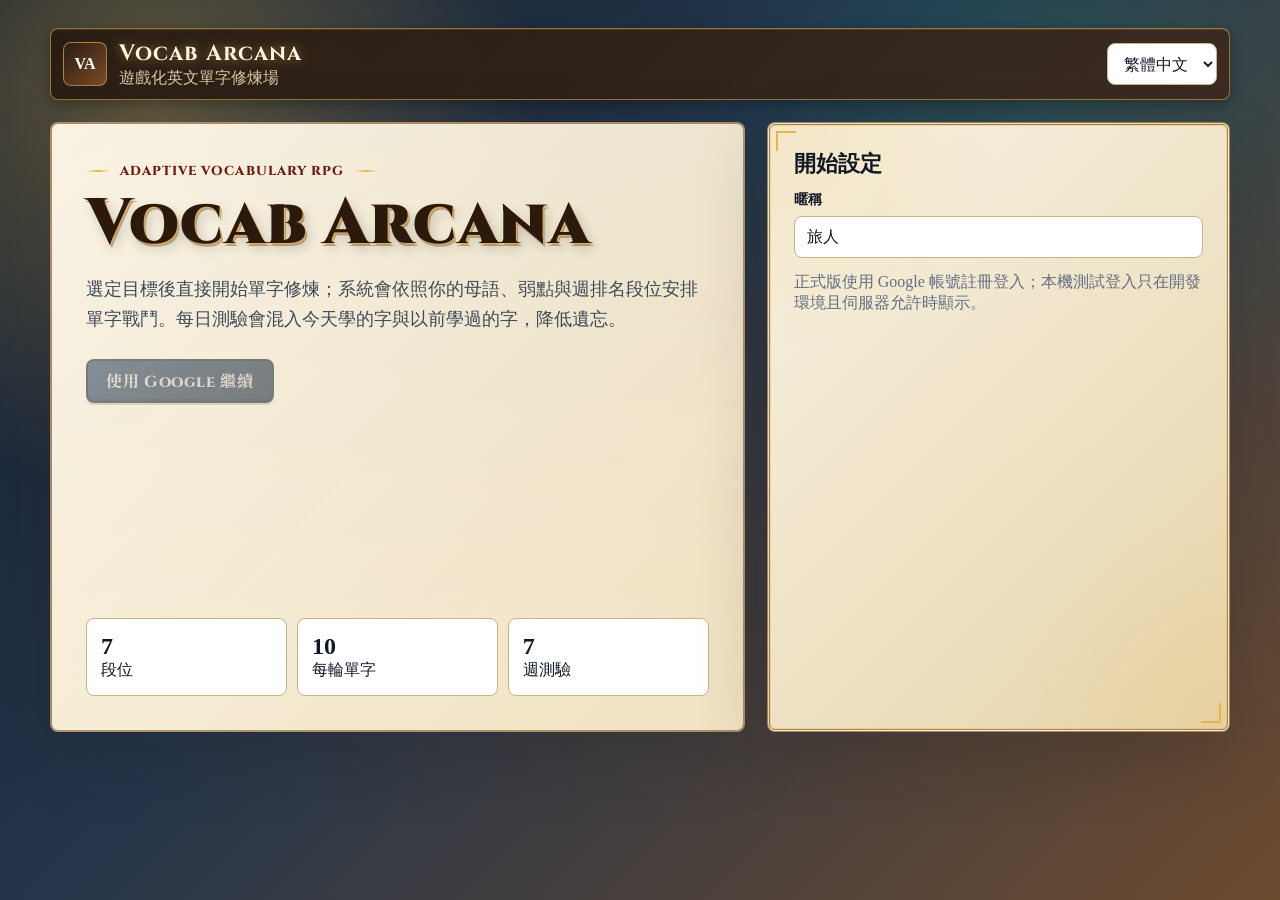
==== commit a24ef32b: "Add Google auth and fix study flow" ====
--- a/index.html
+++ b/index.html
@@ -14,6 +14,7 @@
   </head>
   <body>
     <main id="app"></main>
+    <script src="https://accounts.google.com/gsi/client" async defer></script>
     <script src="./app.js"></script>
   </body>
 </html>
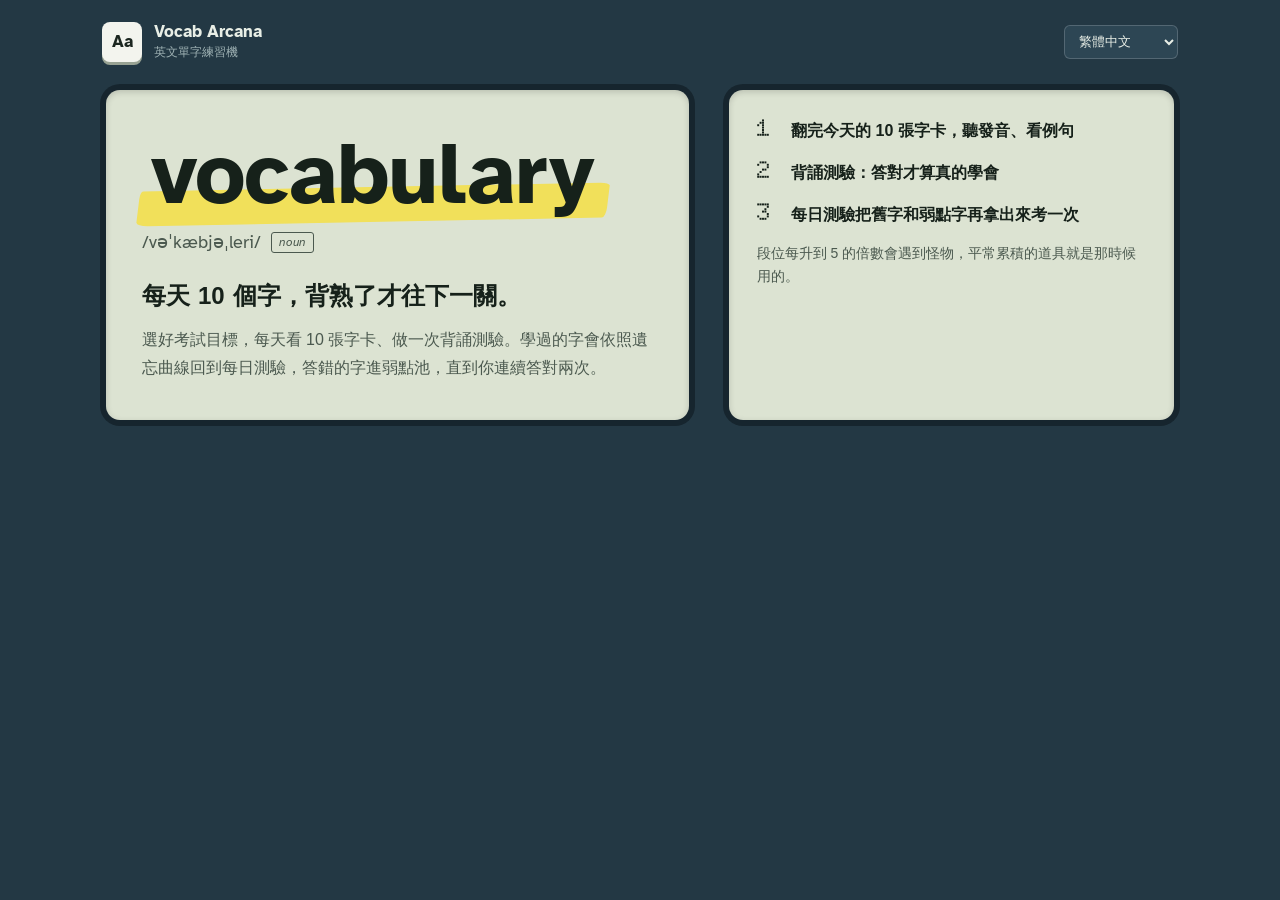
==== commit 21391364: "v0.3.0 電子辭典改版與 bug 修正" ====
--- a/index.html
+++ b/index.html
@@ -4,16 +4,17 @@
     <meta charset="UTF-8" />
     <meta name="viewport" content="width=device-width, initial-scale=1.0" />
     <title>Vocab Arcana</title>
-    <link rel="preconnect" href="https://fonts.googleapis.com" />
-    <link rel="preconnect" href="https://fonts.gstatic.com" crossorigin />
-    <link
-      href="https://fonts.googleapis.com/css2?family=Cinzel:wght@500;700;900&family=Noto+Serif+TC:wght@500;700;900&display=swap"
-      rel="stylesheet"
-    />
+    <meta name="theme-color" content="#233844" />
+    <link rel="manifest" href="./manifest.webmanifest" />
+    <link rel="icon" type="image/svg+xml" href="./assets/app-icon.svg" />
+    <link rel="preload" href="./assets/fonts/atkinson-hyperlegible-latin-700-normal.woff2" as="font" type="font/woff2" crossorigin />
     <link rel="stylesheet" href="./styles.css" />
   </head>
   <body>
-    <main id="app"></main>
+    <main id="app">
+      <noscript><p class="boot-note">Vocab Arcana 需要啟用 JavaScript 才能執行。</p></noscript>
+      <p class="boot-note">載入中…</p>
+    </main>
     <script src="https://accounts.google.com/gsi/client" async defer></script>
     <script src="./app.js"></script>
   </body>
--- a/styles.css
+++ b/styles.css
@@ -1,49 +1,197 @@
+/* =====================================================================
+   Vocab Arcana — 電子辭典風格
+   概念：深灰藍塑膠機身（shell）＋ 灰綠色液晶螢幕（panel）＋ 實體按鍵（btn）。
+   唯一的強調：字卡主單字底下那一道螢光筆。其餘保持安靜、清楚。
+   顏色全部集中在 :root 與 body.theme-dark，要調色只改這兩處。
+   ===================================================================== */
+
+/* 字型自帶在 assets/fonts（SIL OFL），離線 PWA 也能用；中文走系統字型 */
+@font-face {
+  font-family: "Atkinson Hyperlegible";
+  font-style: normal;
+  font-weight: 400;
+  font-display: swap;
+  unicode-range: U+0000-002F, U+003A-00FF, U+0131, U+0152-0153, U+02BB-02BC, U+02C6, U+02DA, U+02DC, U+2000-206F, U+20AC, U+2122, U+2212, U+FEFF;
+  src: url("./assets/fonts/atkinson-hyperlegible-latin-400-normal.woff2") format("woff2");
+}
+
+@font-face {
+  font-family: "Atkinson Hyperlegible";
+  font-style: italic;
+  font-weight: 400;
+  font-display: swap;
+  unicode-range: U+0000-002F, U+003A-00FF, U+0131, U+0152-0153, U+02BB-02BC, U+02C6, U+02DA, U+02DC, U+2000-206F, U+20AC, U+2122, U+2212, U+FEFF;
+  src: url("./assets/fonts/atkinson-hyperlegible-latin-400-italic.woff2") format("woff2");
+}
+
+@font-face {
+  font-family: "Atkinson Hyperlegible";
+  font-style: normal;
+  font-weight: 700 900;
+  font-display: swap;
+  unicode-range: U+0000-002F, U+003A-00FF, U+0131, U+0152-0153, U+02BB-02BC, U+02C6, U+02DA, U+02DC, U+2000-206F, U+20AC, U+2122, U+2212, U+FEFF;
+  src: url("./assets/fonts/atkinson-hyperlegible-latin-700-normal.woff2") format("woff2");
+}
+
+@font-face {
+  font-family: "Doto";
+  font-style: normal;
+  font-weight: 700 900;
+  font-display: swap;
+  src: url("./assets/fonts/doto-latin-800-normal.woff2") format("woff2");
+}
+
 :root {
+  /* 機身 */
+  --shell: #233844;
+  --shell-hi: #2d4654;
+  --bezel: #16252e;
+  --shell-ink: #e8eee6;
+  --shell-dim: #9fb2b4;
+  /* 螢幕 */
+  --screen: #dce3d2;
+  --screen-2: #cfd8c4;
+  --field: #f4f6ef;
+  --rule: #a9b6a0;
+  --ink: #16211a;
+  --ink-2: #4b594f;
+  /* 按鍵 */
+  --key: #f3f4ee;
+  --key-edge: #98a293;
+  --key-ink: #1c2620;
+  --primary: #2d57c4;
+  --primary-edge: #1a367f;
+  --primary-ink: #ffffff;
+  /* 螢光筆 */
+  --hl: #f1e05a;
+  --hl-ink: #16211a;
+  --marker-band: #f1e05a;
+  /* 狀態 */
+  --ok: #2c7a4a;
+  --bad: #b83a2a;
+  --badge-off: #b9c4b0;
+  /* 字體 */
+  --font-cjk: "PingFang TC", "Noto Sans TC", "Microsoft JhengHei", "Heiti TC", sans-serif;
+  --font-ui: "Atkinson Hyperlegible", var(--font-cjk);
+  --font-lcd: "Doto", "Atkinson Hyperlegible", ui-monospace, monospace;
+  /* 小字級的數字：點陣字在 24px 以下不好讀，改用系統字型的等寬數字 */
+  --font-num: system-ui, -apple-system, "Segoe UI", var(--font-cjk);
+  /* 尺寸 */
+  --r-screen: 14px;
+  --r-key: 8px;
+  --bezel-w: 6px;
   color-scheme: light;
-  --ink: #111827;
-  --muted: #637083;
-  --line: #c9b38a;
-  --panel: #ffffff;
-  --paper: #f5efe2;
-  --accent: #b4362b;
-  --accent-dark: #7f231d;
-  --gold: #e7b64b;
-  --mint: #168c7c;
-  --blue: #295f9f;
-  --wood: #4c2f1e;
-  --shadow: 0 24px 70px rgba(35, 24, 15, 0.2);
-}
-
-* {
+}
+
+body.theme-dark {
+  --shell: #0f171c;
+  --shell-hi: #1a262d;
+  --bezel: #060b0e;
+  --shell-ink: #dfe8e1;
+  --shell-dim: #7f9497;
+  --screen: #17211c;
+  --screen-2: #1f2b25;
+  --field: #111a15;
+  --rule: #34463b;
+  --ink: #cfe5c6;
+  --ink-2: #8ea793;
+  --key: #26332c;
+  --key-edge: #0b120e;
+  --key-ink: #dcebd5;
+  --primary: #4a74e0;
+  --primary-edge: #213e8c;
+  --hl: #e2cf4b;
+  --hl-ink: #121a14;
+  --marker-band: rgba(214, 194, 64, 0.42);
+  --ok: #63c487;
+  --bad: #f0806c;
+  --badge-off: #3a4b40;
+  color-scheme: dark;
+}
+
+/* ---------- 基礎 ---------- */
+*,
+*::before,
+*::after {
   box-sizing: border-box;
+}
+
+html {
+  background: var(--shell);
+  -webkit-text-size-adjust: 100%;
 }
 
 body {
   margin: 0;
   min-height: 100vh;
-  background:
-    radial-gradient(circle at 12% 12%, rgba(231, 182, 75, 0.34), transparent 28%),
-    radial-gradient(circle at 82% 8%, rgba(22, 140, 124, 0.22), transparent 30%),
-    linear-gradient(135deg, #151f2e 0%, #24354a 42%, #6d4b2f 100%);
+  background: var(--shell);
   color: var(--ink);
-  font-family: Georgia, "Noto Sans TC", "Times New Roman", serif;
+  font-family: var(--font-ui);
+  font-size: 16px;
+  line-height: 1.6;
+  -webkit-font-smoothing: antialiased;
+}
+
+h1,
+h2,
+h3,
+h4,
+p {
+  margin: 0;
 }
 
 button,
 input,
-select {
+select,
+textarea {
   font: inherit;
+  color: inherit;
 }
 
 button {
-  border: 0;
   cursor: pointer;
 }
 
+img,
+svg {
+  max-width: 100%;
+}
+
+:focus-visible {
+  outline: 3px solid var(--primary);
+  outline-offset: 2px;
+}
+
+.sr-only {
+  position: absolute;
+  width: 1px;
+  height: 1px;
+  overflow: hidden;
+  clip: rect(0 0 0 0);
+  white-space: nowrap;
+}
+
+.lcd {
+  font-family: var(--font-lcd);
+  font-weight: 800;
+  font-variant-numeric: tabular-nums;
+  letter-spacing: 0.02em;
+}
+
+.muted {
+  color: var(--ink-2);
+  font-size: 14px;
+}
+
+.warn-text {
+  color: var(--bad);
+}
+
+/* ---------- 機身外框 ---------- */
 .shell {
-  width: min(1180px, calc(100% - 32px));
+  max-width: 1120px;
   margin: 0 auto;
-  padding: 28px 0 42px;
+  padding: 18px 20px 56px;
 }
 
 .topbar {
@@ -51,11 +199,8 @@
   align-items: center;
   justify-content: space-between;
   gap: 16px;
-  margin-bottom: 22px;
-  padding: 10px 12px;
-  border: 1px solid rgba(231, 182, 75, 0.35);
-  border-radius: 8px;
-  background: rgba(18, 25, 35, 0.58);
+  padding: 4px 2px 22px;
+  color: var(--shell-ink);
 }
 
 .brand {
@@ -68,2499 +213,2001 @@
 .mark {
   display: grid;
   place-items: center;
-  width: 44px;
-  height: 44px;
-  border-radius: 8px;
-  background: linear-gradient(135deg, #2a1d14, #7c4a24);
-  color: #fff;
-  font-weight: 800;
-  border: 1px solid rgba(231, 182, 75, 0.6);
+  width: 40px;
+  height: 40px;
+  border-radius: var(--r-key);
+  background: var(--key);
+  color: var(--key-ink);
+  box-shadow: 0 3px 0 var(--key-edge);
+  font-weight: 700;
+  font-size: 17px;
+  flex: none;
 }
 
 .brand h1 {
-  margin: 0;
-  font-size: 22px;
-  color: #fff6df;
-}
-
-.brand p,
-.muted {
-  margin: 0;
-  color: var(--muted);
+  white-space: nowrap;
+  font-size: 17px;
+  font-weight: 700;
+  line-height: 1.2;
 }
 
 .brand p {
-  color: #d9c7a2;
+  font-size: 12px;
+  color: var(--shell-dim);
 }
 
 .controls {
   display: flex;
-  gap: 10px;
   align-items: center;
+  gap: 8px;
   flex-wrap: wrap;
   justify-content: flex-end;
 }
 
-.select,
-.input {
-  height: 42px;
-  border: 1px solid var(--line);
-  border-radius: 8px;
-  background: #fff;
+/* ---------- 螢幕（panel） ---------- */
+.panel {
+  position: relative;
+  background: var(--screen);
   color: var(--ink);
-  padding: 0 12px;
-}
-
-.textarea {
-  width: 100%;
-  resize: vertical;
-  border: 1px solid var(--line);
-  border-radius: 8px;
-  background: #fffaf0;
-  color: var(--ink);
-  padding: 12px;
-}
-
-.photo-preview {
-  display: none;
-  width: min(360px, 100%);
-  max-height: 240px;
-  object-fit: cover;
-  border-radius: 8px;
-  border: 1px solid var(--line);
-}
-
-.layout {
-  display: grid;
-  grid-template-columns: minmax(0, 1.2fr) minmax(320px, 0.8fr);
-  gap: 22px;
-  align-items: stretch;
-}
-
-.hero,
-.panel,
-.card {
-  background:
-    linear-gradient(135deg, rgba(255, 249, 235, 0.94), rgba(239, 224, 190, 0.92));
-  border: 2px solid rgba(126, 82, 37, 0.58);
-  border-radius: 8px;
-  box-shadow: var(--shadow);
-}
-
-.hero {
-  min-height: 610px;
-  position: relative;
-  overflow: hidden;
-  padding: 34px;
-  display: flex;
-  flex-direction: column;
+  border-radius: var(--r-screen);
+  padding: 26px 28px;
+  box-shadow:
+    0 0 0 var(--bezel-w) var(--bezel),
+    inset 0 2px 6px rgba(0, 0, 0, 0.16);
+  margin: var(--bezel-w);
+}
+
+.screen-area > .panel + .panel,
+.screen-area > section + section {
+  margin-top: calc(var(--bezel-w) * 2 + 16px);
+}
+
+/* 模式標籤：仿電子辭典螢幕左上角的反白小框 */
+.eyebrow {
+  display: inline-block;
+  padding: 1px 8px 2px;
+  border-radius: 3px;
+  background: var(--ink);
+  color: var(--screen);
+  font-size: 12px;
+  font-weight: 700;
+  line-height: 1.6;
+  margin-bottom: 10px;
+}
+
+.page-title {
+  font-size: clamp(24px, 3.2vw, 32px);
+  font-weight: 800;
+  line-height: 1.25;
+  margin-bottom: 6px;
+}
+
+.title-count {
+  font-family: var(--font-num);
+  font-variant-numeric: tabular-nums;
+  font-weight: 700;
+  font-size: 0.7em;
+  color: var(--ink-2);
+  margin-left: 6px;
+}
+
+.hero-copy {
+  color: var(--ink-2);
+  max-width: 40em;
+  line-height: 1.75;
+}
+
+.page-head {
+  display: flex;
   justify-content: space-between;
-}
-
-.hero::before {
-  content: "";
-  position: absolute;
-  inset: 0;
-  background:
-    linear-gradient(rgba(255, 249, 235, 0.36), rgba(255, 249, 235, 0.94)),
-    url("https://images.unsplash.com/photo-1519681393784-d120267933ba?auto=format&fit=crop&w=1500&q=80");
-  background-size: cover;
-  background-position: center;
-  z-index: -1;
-}
-
-.eyebrow {
-  color: var(--accent-dark);
-  font-weight: 800;
-  text-transform: uppercase;
-  letter-spacing: 0.08em;
-  font-size: 13px;
-}
-
-.hero h2,
-.page-title {
-  margin: 12px 0;
-  font-size: clamp(36px, 5vw, 68px);
-  line-height: 1.02;
-  max-width: 820px;
-}
-
-.hero-copy {
-  max-width: 680px;
-  color: #3e4a58;
-  font-size: 18px;
-  line-height: 1.65;
+  align-items: flex-start;
+  gap: 16px;
+}
+
+.top-return-actions {
+  margin: 6px 0 14px;
 }
 
 .actions {
   display: flex;
-  gap: 12px;
   flex-wrap: wrap;
-  margin-top: 24px;
-}
-
-.top-return-actions {
-  margin-top: 8px;
-  margin-bottom: 14px;
-}
-
+  align-items: center;
+  gap: 10px;
+  margin-top: 20px;
+}
+
+/* ---------- 按鍵 ---------- */
 .btn {
-  min-height: 44px;
-  border-radius: 8px;
-  padding: 0 18px;
   display: inline-flex;
   align-items: center;
   justify-content: center;
   gap: 8px;
-  font-weight: 800;
-  color: #fff;
-  background: linear-gradient(135deg, var(--blue), #173d6a);
-  box-shadow: inset 0 -2px 0 rgba(0, 0, 0, 0.16);
-  border: 1px solid rgba(41, 95, 159, 0.48);
+  min-height: 42px;
+  padding: 0 18px;
+  border: 1px solid var(--primary-edge);
+  border-radius: var(--r-key);
+  background: var(--primary);
+  color: var(--primary-ink);
+  box-shadow: 0 3px 0 var(--primary-edge);
+  font-size: 15px;
+  font-weight: 700;
+  line-height: 1.2;
+  text-decoration: none;
+  white-space: nowrap;
+  transition: transform 60ms ease, box-shadow 60ms ease;
+}
+
+.btn:active:not(:disabled) {
+  transform: translateY(3px);
+  box-shadow: 0 0 0 var(--primary-edge);
 }
 
 .btn.secondary {
+  background: var(--key);
+  color: var(--key-ink);
+  border-color: var(--key-edge);
+  box-shadow: 0 3px 0 var(--key-edge);
+}
+
+.btn.secondary:active:not(:disabled) {
+  box-shadow: 0 0 0 var(--key-edge);
+}
+
+.btn.ghost {
+  background: transparent;
   color: var(--ink);
-  background: #fff;
-  border: 1px solid var(--line);
-}
-
-.btn.ghost {
-  color: #133b62;
-  background: #edf4fb;
-  border: 1px solid rgba(41, 95, 159, 0.28);
-}
-
-.panel {
-  padding: 24px;
-}
-
-.panel h3,
-.card h3 {
-  margin: 0 0 12px;
+  border-color: transparent;
+  box-shadow: none;
+  text-decoration: underline;
+  text-decoration-color: var(--rule);
+  text-underline-offset: 4px;
+}
+
+.btn.ghost:hover {
+  text-decoration-color: currentColor;
+}
+
+.btn.ghost:active:not(:disabled) {
+  transform: none;
+}
+
+.btn.small {
+  min-height: 34px;
+  padding: 0 12px;
+  font-size: 13px;
+}
+
+.btn.danger {
+  color: var(--bad);
+}
+
+.btn:not(.ghost).danger {
+  background: var(--key);
+  border-color: var(--key-edge);
+  box-shadow: 0 3px 0 var(--key-edge);
+}
+
+.btn:disabled {
+  cursor: not-allowed;
+  opacity: 0.45;
+  box-shadow: none;
+  transform: translateY(3px);
+}
+
+.btn.ghost:disabled {
+  transform: none;
+}
+
+.icon {
+  flex: none;
+}
+
+/* 機身上的按鍵（頂欄、頁尾） */
+.topbar .btn.ghost,
+.dash-footer .btn.ghost {
+  color: var(--shell-ink);
+  text-decoration-color: rgba(255, 255, 255, 0.25);
+}
+
+.dash-footer .btn.ghost.danger {
+  color: #f2a596;
+}
+
+.speak-btn {
+  display: inline-grid;
+  place-items: center;
+  width: 36px;
+  height: 36px;
+  padding: 0;
+  border-radius: 50%;
+  border: 1px solid var(--key-edge);
+  background: var(--key);
+  color: var(--key-ink);
+  box-shadow: 0 2px 0 var(--key-edge);
+  vertical-align: middle;
+}
+
+.speak-btn:active {
+  transform: translateY(2px);
+  box-shadow: none;
+}
+
+/* ---------- 表單 ---------- */
+.input,
+.textarea,
+.select {
+  width: 100%;
+  padding: 10px 12px;
+  border: 1px solid var(--rule);
+  border-radius: 6px;
+  background: var(--field);
+  color: var(--ink);
+  font-size: 16px;
+}
+
+.textarea {
+  resize: vertical;
+  line-height: 1.6;
+}
+
+.select-wrap {
+  display: inline-block;
+}
+
+.topbar .select {
+  width: auto;
+  min-height: 34px;
+  padding: 4px 30px 4px 10px;
+  border-color: rgba(255, 255, 255, 0.18);
+  background-color: var(--shell-hi);
+  color: var(--shell-ink);
+  font-size: 13px;
+}
+
+.form-grid {
+  display: grid;
+  gap: 16px;
+  margin-top: 18px;
+}
+
+.field label {
+  display: block;
+  margin-bottom: 6px;
+  font-size: 13px;
+  font-weight: 700;
+  color: var(--ink-2);
+}
+
+.photo-preview {
+  display: none;
+  max-width: 240px;
+  margin-top: 10px;
+  border-radius: 8px;
+}
+
+/* ---------- 標籤、chip ---------- */
+.tag {
+  display: inline-block;
+  padding: 0 7px;
+  border: 1px solid currentColor;
+  border-radius: 3px;
+  color: var(--ink-2);
+  font-size: 12px;
+  font-style: italic;
+  line-height: 1.6;
+  vertical-align: middle;
+}
+
+.chip {
+  display: inline-flex;
+  align-items: center;
+  gap: 6px;
+  min-height: 34px;
+  padding: 0 14px;
+  border: 1px solid var(--key-edge);
+  border-radius: 999px;
+  background: var(--key);
+  color: var(--key-ink);
+  font-size: 14px;
+  font-weight: 700;
+}
+
+.chip.active {
+  background: var(--hl);
+  color: var(--hl-ink);
+  border-color: var(--hl);
+}
+
+.chip.add {
+  background: transparent;
+  border-style: dashed;
+  color: var(--ink-2);
+  font-weight: 400;
+}
+
+.goal-switch {
+  display: flex;
+  flex-wrap: wrap;
+  align-items: center;
+  gap: 8px;
+  margin: 14px 0;
+}
+
+.goal-switch > span {
+  font-size: 13px;
+  color: var(--ink-2);
+}
+
+/* 首頁的目標切換放在機身上，不在螢幕裡 */
+.dashboard > .goal-switch {
+  margin: 0;
+  padding: 0 var(--bezel-w);
+}
+
+.dashboard > .goal-switch .chip {
+  background: var(--shell-hi);
+  border-color: rgba(255, 255, 255, 0.12);
+  color: var(--shell-ink);
+}
+
+.dashboard > .goal-switch .chip.active {
+  background: var(--hl);
+  border-color: var(--hl);
+  color: var(--hl-ink);
+}
+
+.dashboard > .goal-switch .chip.add {
+  background: transparent;
+  border-color: rgba(255, 255, 255, 0.22);
+  color: var(--shell-dim);
+}
+
+/* ---------- 液晶進度條（分格） ---------- */
+.meter,
+.battle-meter {
+  height: 12px;
+  border: 1px solid var(--rule);
+  border-radius: 3px;
+  background: var(--screen-2);
+  overflow: hidden;
+}
+
+.meter > span,
+.battle-meter > span {
+  display: block;
+  height: 100%;
+  background: repeating-linear-gradient(90deg, var(--ink) 0 9px, transparent 9px 11px);
+  transition: width 240ms ease;
+}
+
+/* ---------- 讀數 ---------- */
+.readout {
+  display: flex;
+  flex-wrap: wrap;
+  gap: 8px 28px;
+  margin: 0;
+}
+
+.readout dt {
+  font-size: 12px;
+  color: var(--ink-2);
+}
+
+.readout dd {
+  margin: 0;
+  font-size: 28px;
+  line-height: 1.1;
+}
+
+/* ---------- 首頁 ---------- */
+.dashboard {
+  display: grid;
+  gap: 18px;
+}
+
+.status-panel {
+  display: grid;
+  grid-template-columns: minmax(0, 1fr) auto auto;
+  grid-template-areas:
+    "who readout badge"
+    "xp xp xp";
+  align-items: center;
+  gap: 16px 32px;
+}
+
+.status-who {
+  grid-area: who;
+  min-width: 0;
+}
+
+.status-who .page-title {
+  margin: 0;
+  overflow-wrap: anywhere;
+}
+
+.status-title {
+  font-weight: 700;
+}
+
+.status-title span {
+  margin-left: 10px;
+  font-weight: 400;
+  color: var(--ink-2);
+  font-size: 14px;
+}
+
+.status-panel .readout {
+  grid-area: readout;
+}
+
+.status-xp {
+  grid-area: xp;
+  display: grid;
+  grid-template-columns: 1fr auto;
+  align-items: center;
+  gap: 14px;
+}
+
+.status-xp small {
+  color: var(--ink-2);
+  font-size: 13px;
+  white-space: nowrap;
+}
+
+.dashboard-badge {
+  grid-area: badge;
+  width: 72px;
+  height: 72px;
+  padding: 0;
+  border: 0;
+  background: none;
+}
+
+.dashboard-badge svg {
+  width: 100%;
+  height: 100%;
+}
+
+.dash-grid {
+  display: grid;
+  grid-template-columns: minmax(0, 1.15fr) minmax(0, 1fr);
+  grid-template-areas:
+    "today review"
+    "today adventure";
+  gap: calc(var(--bezel-w) * 2 + 16px);
+  align-items: start;
+}
+
+.dash-grid > .panel {
+  margin: var(--bezel-w);
+}
+
+.today-panel {
+  grid-area: today;
+  align-self: stretch;
+  display: flex;
+  flex-direction: column;
+  align-items: flex-start;
+}
+
+.today-panel .meter {
+  align-self: stretch;
+}
+
+.today-words {
+  display: flex;
+  flex-wrap: wrap;
+  gap: 4px 14px;
+  margin: 14px 0 0;
+  padding: 14px 0 0;
+  border-top: 1px dashed var(--rule);
+  list-style: none;
+  font-size: 17px;
+  align-self: stretch;
+}
+
+.today-words li.done {
+  color: var(--ink-2);
+  text-decoration: line-through;
+  text-decoration-color: var(--rule);
+}
+
+.today-words-empty {
+  margin-top: 14px;
+  padding-top: 14px;
+  border-top: 1px dashed var(--rule);
+  align-self: stretch;
+}
+
+.today-panel h3 {
   font-size: 22px;
 }
 
-.form-grid {
-  display: grid;
-  gap: 14px;
-}
-
-.field {
-  display: grid;
-  gap: 7px;
-}
-
-.field label {
-  font-weight: 700;
+.today-count {
+  display: flex;
+  align-items: baseline;
+  gap: 10px;
+  margin: 18px 0 10px;
+}
+
+.today-count .lcd {
+  font-size: 84px;
+  line-height: 1;
+}
+
+.today-count span:last-child {
+  font-size: 22px;
+  color: var(--ink-2);
+}
+
+.today-panel .meter {
+  margin-bottom: 12px;
+}
+
+.today-panel .actions {
+  margin-top: auto;
+  padding-top: 22px;
+}
+
+.today-panel.complete .today-count .lcd {
+  color: var(--ok);
+}
+
+.menu-panel {
+  grid-area: review;
+  padding-bottom: 14px;
+}
+
+.adventure-panel {
+  grid-area: adventure;
+}
+
+.menu-panel h3 {
+  font-size: 15px;
+  color: var(--ink-2);
+  margin-bottom: 6px;
+}
+
+.menu-list {
+  display: grid;
+}
+
+/* 選單列：像辭典的清單，選到的那列反白 */
+.menu-row {
+  display: grid;
+  grid-template-columns: minmax(0, 1fr) auto;
+  grid-template-areas:
+    "title value"
+    "note value";
+  align-items: center;
+  column-gap: 12px;
+  margin: 0 -10px;
+  width: calc(100% + 20px);
+  padding: 10px 10px;
+  border: 0;
+  border-bottom: 1px dashed var(--rule);
+  border-radius: 4px;
+  background: none;
+  text-align: left;
+}
+
+.menu-row:last-child {
+  border-bottom-color: transparent;
+}
+
+.menu-row-title {
+  grid-area: title;
+  font-size: 16px;
+  font-weight: 700;
+}
+
+.menu-row-note {
+  grid-area: note;
+  font-size: 13px;
+  color: var(--ink-2);
+}
+
+.menu-row-value {
+  grid-area: value;
+  font-family: var(--font-num);
+  font-variant-numeric: tabular-nums;
+  font-weight: 700;
+  font-size: 20px;
+}
+
+.menu-row:focus-visible {
+  background: var(--ink);
+  color: var(--screen);
+}
+
+.menu-row:focus-visible .menu-row-note {
+  color: var(--screen);
+}
+
+@media (hover: hover) {
+  .menu-row:hover:not(:disabled) {
+    background: var(--ink);
+    color: var(--screen);
+  }
+
+  .menu-row:hover:not(:disabled) .menu-row-note {
+    color: var(--screen);
+  }
+}
+
+.menu-row:active:not(:disabled) {
+  background: var(--ink);
+  color: var(--screen);
+}
+
+.menu-row:disabled {
+  cursor: not-allowed;
+}
+
+.menu-row:disabled .menu-row-title,
+.menu-row:disabled .menu-row-value {
+  color: var(--ink-2);
+}
+
+.dash-footer {
+  padding: 0 var(--bezel-w);
+  color: var(--shell-dim);
+}
+
+.dash-footer-keys {
+  display: flex;
+  flex-wrap: wrap;
+  gap: 4px 14px;
+  margin-left: -12px;
+}
+
+.backup-hint {
+  font-size: 12px;
+  margin-top: 4px;
+  max-width: 46em;
+}
+
+.quest-alert {
+  display: flex;
+  flex-wrap: wrap;
+  align-items: center;
+  justify-content: space-between;
+  gap: 10px 16px;
+  margin: 0 var(--bezel-w);
+  padding: 12px 16px;
+  border-radius: 10px;
+  background: var(--hl);
+  color: var(--hl-ink);
+}
+
+.quest-alert.small {
+  background: var(--shell-hi);
+  color: var(--shell-ink);
   font-size: 14px;
 }
 
-.chips {
-  display: flex;
-  gap: 8px;
-  flex-wrap: wrap;
-}
-
-.chips.large {
-  gap: 12px;
-  margin-top: 10px;
-}
-
-.chip {
-  padding: 8px 11px;
-  border-radius: 999px;
-  border: 1px solid var(--line);
-  background: #fff;
-  color: var(--muted);
-  font-weight: 700;
-}
-
-.chips.large .chip {
-  min-height: 58px;
-  padding: 0 20px;
-  border-width: 3px;
-  color: var(--ink);
-  background: #ffffff;
-  box-shadow: 0 8px 0 rgba(19, 59, 98, 0.16);
-}
-
-.chip.active {
-  color: #fff;
-  background: #295f9f;
-  border-color: #9ec3f2;
-  box-shadow: 0 0 0 4px rgba(41, 95, 159, 0.32), 0 8px 0 rgba(19, 59, 98, 0.24);
-  transform: translateY(-2px);
-}
-
-.goal-altar .chip.active {
-  background: linear-gradient(135deg, #295f9f, #1d9a8a);
-  border-color: #9ec3f2;
-  color: #fff;
-  box-shadow: 0 0 0 4px rgba(41, 95, 159, 0.2), 0 10px 0 rgba(19, 59, 98, 0.2);
-}
-
-.goal-altar .chip:not(.active) {
-  background: #eef5fb;
-  color: #28517f;
-}
-
-.goal-altar {
-  margin-top: 24px;
-  padding: 16px;
-  border: 2px solid rgba(41, 95, 159, 0.28);
-  border-radius: 8px;
-  background: rgba(238, 245, 251, 0.92);
-}
-
-.goal-switch {
+.goal-required .goal-switch {
+  margin-top: 20px;
+}
+
+/* ---------- 登入 ---------- */
+.login {
+  display: grid;
+  grid-template-columns: minmax(0, 1.3fr) minmax(0, 1fr);
+  gap: calc(var(--bezel-w) * 2 + 16px);
+}
+
+.login > .panel {
+  margin: var(--bezel-w);
+}
+
+.login-intro {
+  padding: 34px 36px 38px;
+}
+
+.login-word {
+  isolation: isolate;
+  font-size: clamp(46px, 8vw, 88px);
+  font-weight: 700;
+  line-height: 1.05;
+  margin: 4px 0 8px;
+  letter-spacing: -0.01em;
+}
+
+.login-phonetic {
   display: flex;
   align-items: center;
   gap: 10px;
+  color: var(--ink-2);
+  font-size: 18px;
+}
+
+.login-meaning {
+  margin: 22px 0 12px;
+  font-size: 24px;
+  font-weight: 800;
+  line-height: 1.45;
+}
+
+.login-side {
+  display: flex;
+  flex-direction: column;
+  gap: 16px;
+}
+
+.login-steps {
+  list-style: none;
+  margin: 0;
+  padding: 0;
+  counter-reset: step;
+  display: grid;
+  gap: 14px;
+}
+
+.login-steps li {
+  counter-increment: step;
+  display: grid;
+  grid-template-columns: 34px 1fr;
+  align-items: baseline;
+  font-weight: 700;
+  line-height: 1.55;
+}
+
+.login-steps li::before {
+  content: counter(step);
+  font-family: var(--font-lcd);
+  font-weight: 800;
+  font-size: 24px;
+  line-height: 1;
+}
+
+.login-actions {
+  display: grid;
+  gap: 12px;
+  margin-top: auto;
+  padding-top: 8px;
+}
+
+.google-signin-slot:empty {
+  display: none;
+}
+
+/* ---------- 螢光筆（全站唯一的強調） ---------- */
+.marker {
+  position: relative;
+  z-index: 0;
+  padding: 0 0.1em;
+}
+
+.marker::after {
+  content: "";
+  position: absolute;
+  z-index: -1;
+  left: -0.04em;
+  right: -0.06em;
+  bottom: 0.08em;
+  height: 0.4em;
+  background: var(--marker-band);
+  border-radius: 3px 10px 4px 12px / 8px 3px 10px 4px;
+  transform: rotate(-1.1deg) skewX(-8deg);
+}
+
+/* ---------- 字卡 ---------- */
+.flashcard {
+  display: grid;
+  grid-template-rows: auto 1fr auto;
+  min-height: min(620px, calc(100vh - 140px));
+  touch-action: pan-y;
+}
+
+.flash-head {
+  display: flex;
+  align-items: center;
+  gap: 14px;
+}
+
+.flash-head .eyebrow {
+  margin: 0;
+}
+
+.card-dots {
+  display: flex;
+  gap: 5px;
+  flex: 1;
+  margin: 0;
+  padding: 0;
+  list-style: none;
+}
+
+.card-dots li {
+  width: 10px;
+  height: 10px;
+  border-radius: 2px;
+  background: var(--rule);
+  transition: width 160ms ease;
+}
+
+.card-dots li.seen {
+  background: var(--ink-2);
+}
+
+.card-dots li.on {
+  width: 26px;
+  background: var(--ink);
+}
+
+.flash-count {
+  font-family: var(--font-num);
+  font-weight: 700;
+  font-size: 15px;
+  color: var(--ink-2);
+}
+
+.flash-copy {
+  align-self: center;
+  text-align: center;
+  padding: 36px 0 28px;
+}
+
+.headword {
+  isolation: isolate;
+  font-size: clamp(52px, 10vw, 104px);
+  font-weight: 700;
+  line-height: 1.05;
+  letter-spacing: -0.01em;
+  overflow-wrap: anywhere;
+}
+
+.flash-meta {
+  display: flex;
+  justify-content: center;
+  align-items: center;
   flex-wrap: wrap;
-  margin: 16px 0 8px;
-}
-
-.goal-switch > span {
-  color: var(--muted);
+  gap: 10px;
+  margin-top: 16px;
+}
+
+.flash-meta .phonetic {
+  font-size: 19px;
+  color: var(--ink-2);
+}
+
+.flash-meaning {
+  margin: 22px 0 8px;
+  font-size: clamp(26px, 4vw, 34px);
+  font-weight: 800;
+  line-height: 1.35;
+}
+
+.example-label {
+  margin-top: 22px;
   font-size: 13px;
-  font-weight: 900;
-  text-transform: uppercase;
-}
-
-.goal-required {
-  min-height: min(620px, calc(100dvh - 110px));
-  display: grid;
-  align-content: center;
-}
-
-.goal-required .page-title {
-  max-width: 980px;
-  font-size: clamp(44px, 7vw, 86px);
-}
-
-.goal-required-options {
-  margin-top: 22px;
-}
-
-.goal-required-options .chip {
-  min-height: 48px;
-  padding: 0 18px;
+  color: var(--ink-2);
+}
+
+.example {
+  max-width: 34em;
+  margin: 4px auto 0;
+  font-size: 18px;
+  font-style: italic;
+  line-height: 1.6;
+}
+
+.example-zh {
+  max-width: 34em;
+  margin: 4px auto 0;
+}
+
+.flash-foot {
+  display: grid;
+  grid-template-columns: 1fr auto;
+  align-items: center;
+  gap: 8px 16px;
+  padding-top: 16px;
+  border-top: 1px dashed var(--rule);
+}
+
+.flash-foot .actions {
+  margin: 0;
+}
+
+.flash-foot .key-hint {
+  grid-column: 1 / -1;
+}
+
+.key-hint {
+  font-size: 12px;
+  color: var(--ink-2);
+}
+
+@media (hover: hover) and (pointer: fine) {
+  .touch-only {
+    display: none;
+  }
+}
+
+@media not all and (hover: hover) and (pointer: fine) {
+  .pointer-only {
+    display: none;
+  }
+  .quiz-foot .key-hint {
+    display: none;
+  }
+}
+
+/* ---------- 測驗 ---------- */
+.quiz-wrap {
+  overflow: hidden;
+}
+
+.quiz-wrap .question + .meter {
+  margin-bottom: 14px;
+}
+
+.quiz-head {
+  display: flex;
+  justify-content: space-between;
+  align-items: flex-start;
+  gap: 16px;
+  margin-bottom: 16px;
+}
+
+.timer {
+  padding: 4px 12px;
+  border: 1px solid var(--rule);
+  border-radius: 6px;
+  background: var(--screen-2);
+  font-size: 30px;
+  line-height: 1.2;
+}
+
+.question {
+  display: grid;
+  place-items: center;
+  min-height: 200px;
+  padding: 30px 0 26px;
+  text-align: center;
+}
+
+.question .word {
+  font-size: clamp(44px, 8vw, 80px);
+  font-weight: 700;
+  line-height: 1.1;
+  overflow-wrap: anywhere;
+}
+
+.question .sentence {
+  max-width: 32em;
+  font-size: clamp(19px, 2.4vw, 24px);
+  font-weight: 700;
+  line-height: 1.6;
+}
+
+.question .phonetic {
+  margin-top: 12px;
+  color: var(--ink-2);
   font-size: 17px;
 }
 
-.title-rack,
-.wrong-review {
+.answers {
+  display: grid;
+  grid-template-columns: repeat(2, minmax(0, 1fr));
+  gap: 10px;
+  counter-reset: answer;
+}
+
+.answer {
+  counter-increment: answer;
+  display: grid;
+  grid-template-columns: 26px 1fr;
+  align-items: center;
+  gap: 10px;
+  min-height: 58px;
+  padding: 12px 16px;
+  border: 1px solid var(--key-edge);
+  border-radius: var(--r-key);
+  background: var(--key);
+  color: var(--key-ink);
+  box-shadow: 0 2px 0 var(--key-edge);
+  font-size: 18px;
+  font-weight: 700;
+  text-align: left;
+  line-height: 1.4;
+}
+
+.answer::before {
+  content: counter(answer);
+  font-family: var(--font-num);
+  font-weight: 700;
+  font-size: 15px;
+  color: var(--ink-2);
+}
+
+.answers-en .answer {
+  font-size: 20px;
+}
+
+.answer:focus-visible {
+  background: var(--ink);
+  border-color: var(--ink);
+  color: var(--screen);
+}
+
+.answer:focus-visible::before {
+  color: var(--screen);
+}
+
+/* 觸控裝置沒有 hover，避免點過的選項一直維持反白 */
+@media (hover: hover) {
+  .answer:hover {
+    background: var(--ink);
+    border-color: var(--ink);
+    color: var(--screen);
+  }
+
+  .answer:hover::before {
+    color: var(--screen);
+  }
+}
+
+.answer:active {
+  transform: translateY(2px);
+  box-shadow: none;
+}
+
+.quiz-foot {
+  justify-content: space-between;
+}
+
+.toast {
+  margin-top: 14px;
+  padding: 10px 14px;
+  border-left: 4px solid var(--ink);
+  background: var(--screen-2);
+  border-radius: 0 6px 6px 0;
+  font-weight: 700;
+}
+
+.quiz-effect,
+.celebrate {
+  position: absolute;
+  top: 22px;
+  left: 50%;
+  z-index: 3;
+  padding: 6px 18px;
+  border-radius: 999px;
+  color: #fff;
+  font-size: 18px;
+  font-weight: 800;
+  pointer-events: none;
+  animation: fx-pop 700ms ease-out forwards;
+}
+
+.quiz-effect.good,
+.celebrate {
+  background: var(--ok);
+}
+
+.quiz-effect.bad {
+  background: var(--bad);
+}
+
+body.theme-dark .quiz-effect,
+body.theme-dark .celebrate {
+  color: #0d1410;
+}
+
+@keyframes fx-pop {
+  0% { opacity: 0; transform: translate(-50%, 8px) scale(0.9); }
+  20% { opacity: 1; transform: translate(-50%, 0) scale(1.04); }
+  70% { opacity: 1; transform: translate(-50%, 0) scale(1); }
+  100% { opacity: 0; transform: translate(-50%, -6px) scale(1); }
+}
+
+/* ---------- 結算 ---------- */
+.summary-score {
+  display: flex;
+  flex-wrap: wrap;
+  align-items: flex-end;
+  gap: 16px 40px;
+  margin: 18px 0 24px;
+}
+
+.summary-big {
+  display: flex;
+  align-items: baseline;
+  gap: 4px;
+  line-height: 1;
+}
+
+.summary-big .lcd {
+  font-size: 96px;
+}
+
+.summary-big span:last-child {
+  font-size: 28px;
+  color: var(--ink-2);
+}
+
+.wrong-review h3 {
+  font-size: 15px;
+  color: var(--ink-2);
+  margin-bottom: 4px;
+}
+
+.stats {
+  display: flex;
+  flex-wrap: wrap;
+  gap: 12px 32px;
   margin: 16px 0;
 }
 
-.title-rack {
+.stat strong {
+  display: block;
+  font-family: var(--font-lcd);
+  font-weight: 800;
+  font-size: 30px;
+  line-height: 1.15;
+}
+
+.stat span {
+  font-size: 13px;
+  color: var(--ink-2);
+}
+
+/* ---------- 單字清單 ---------- */
+.word-bank {
+  list-style: none;
+  margin: 8px 0 0;
+  padding: 0;
+}
+
+.word-bank-row {
+  padding: 12px 0;
+  border-bottom: 1px dashed var(--rule);
+}
+
+.word-bank-row:last-child {
+  border-bottom: 0;
+}
+
+.word-bank-main {
+  display: flex;
+  flex-wrap: wrap;
+  align-items: center;
+  gap: 6px 10px;
+}
+
+.word-bank-main strong {
+  font-size: 19px;
+}
+
+.phonetic-inline {
+  color: var(--ink-2);
+  font-size: 14px;
+}
+
+.learned-date {
+  margin-left: auto;
+  font-size: 12px;
+  color: var(--ink-2);
+  font-variant-numeric: tabular-nums;
+}
+
+.word-bank-meaning {
+  margin-top: 2px;
+  font-weight: 700;
+}
+
+.word-bank-row .example-label {
+  margin-top: 6px;
+}
+
+.word-bank-row .example,
+.word-bank-row .example-zh {
+  margin-left: 0;
+  font-size: 15px;
+}
+
+.learned-search {
+  margin: 18px 0 6px;
+  max-width: 420px;
+}
+
+/* ---------- 一般卡片（螢幕內的小框） ---------- */
+.grid {
+  display: grid;
+  grid-template-columns: repeat(auto-fill, minmax(240px, 1fr));
+  gap: 12px;
+  margin-top: 18px;
+}
+
+.card {
+  display: block;
+  padding: 16px 18px;
+  border: 1px solid var(--rule);
+  border-radius: 10px;
+  background: color-mix(in srgb, var(--field) 45%, transparent);
+  color: var(--ink);
+  text-align: left;
+}
+
+button.card:hover {
+  border-color: var(--ink);
+}
+
+.card h3 {
+  font-size: 18px;
+}
+
+.card.complete,
+.panel.complete .card {
+  border-style: solid;
+}
+
+.weak-card .phonetic {
+  color: var(--ink-2);
+  font-size: 14px;
+}
+
+.weak-card p {
+  margin-top: 4px;
+}
+
+.weak-card .example-label {
+  margin-top: 8px;
+}
+
+.weak-card .example {
+  margin: 2px 0 0;
+  font-size: 14px;
+}
+
+.library-card {
+  display: grid;
+  gap: 12px;
+}
+
+.library-header strong {
+  font-size: 18px;
+}
+
+.library-tools {
   display: flex;
   flex-wrap: wrap;
   gap: 8px;
 }
 
-.wrong-review {
+.library-view-card {
+  margin-top: 18px;
+}
+
+.library-view-head {
+  display: flex;
+  align-items: baseline;
+  justify-content: space-between;
+  gap: 12px;
+}
+
+.library-add-box {
+  margin: 14px 0;
   padding: 14px;
-  border: 1px solid var(--line);
+  border: 1px dashed var(--rule);
   border-radius: 8px;
-  background: rgba(255, 255, 255, 0.62);
-}
-
-.chip.add {
-  border-style: dashed;
-  background: rgba(255, 246, 223, 0.56);
-}
-
-.action-zones {
+}
+
+.library-add-box label {
+  display: block;
+  margin-bottom: 6px;
+  font-size: 13px;
+  font-weight: 700;
+  color: var(--ink-2);
+}
+
+.library-add-box .actions {
+  margin-top: 10px;
+}
+
+.admin-card strong {
+  font-size: 15px;
+}
+
+/* ---------- 道具 ---------- */
+.item-grid {
+  display: grid;
+  grid-template-columns: repeat(3, minmax(0, 1fr));
+  gap: 12px;
+  margin-top: 18px;
+}
+
+.item-card {
+  display: grid;
+  grid-template-columns: 1fr auto;
+  grid-template-areas:
+    "art art"
+    "name count"
+    "effect effect";
+  align-items: center;
+  gap: 4px 8px;
+  padding: 14px;
+  border: 1px solid var(--rule);
+  border-radius: 10px;
+  background: color-mix(in srgb, var(--field) 45%, transparent);
+  color: var(--ink);
+  text-align: left;
+}
+
+.item-card .item-art {
+  grid-area: art;
+  width: 100%;
+  height: 150px;
+  object-fit: contain;
+  margin-bottom: 6px;
+}
+
+.item-card strong {
+  grid-area: name;
+  font-size: 17px;
+}
+
+.item-count {
+  grid-area: count;
+  font-family: var(--font-num);
+  font-weight: 700;
+  font-size: 18px;
+}
+
+.item-card small {
+  grid-area: effect;
+  color: var(--ink-2);
+  font-size: 13px;
+}
+
+/* ---------- 戰鬥 ---------- */
+.battle-layout {
+  display: grid;
+  grid-template-columns: minmax(240px, 0.85fr) minmax(0, 1.15fr);
+  gap: 26px;
+  align-items: start;
+}
+
+.battle-stage,
+.monster-preview-art {
+  position: relative;
+  overflow: hidden;
+  border-radius: 10px;
+  background: #0f1714;
+  box-shadow: inset 0 0 0 1px rgba(0, 0, 0, 0.5);
+  aspect-ratio: 2 / 3;
+  max-height: 600px;
+}
+
+.monster-art,
+.generated-monster {
+  width: 100%;
+  height: 100%;
+}
+
+.monster-raster {
+  display: block;
+  width: 100%;
+  height: 100%;
+  object-fit: cover;
+}
+
+.generated-monster > svg {
+  display: none;
+  width: 100%;
+  height: 100%;
+}
+
+.generated-monster.img-missing > svg {
+  display: block;
+}
+
+.monster-art.hit {
+  animation: monster-hit 280ms ease;
+}
+
+.monster-art.defeated {
+  filter: grayscale(1) brightness(0.55);
+  transition: filter 600ms ease;
+}
+
+.monster-art.fallen {
+  filter: saturate(0.6) brightness(0.8);
+}
+
+@keyframes monster-hit {
+  0%, 100% { transform: translateX(0); }
+  25% { transform: translateX(-8px); }
+  60% { transform: translateX(6px); }
+}
+
+.damage-pop {
+  position: absolute;
+  top: 16%;
+  left: 50%;
+  transform: translateX(-50%);
+  font-family: var(--font-lcd);
+  font-weight: 800;
+  font-size: 48px;
+  line-height: 1;
+  color: #f6e866;
+  text-shadow: 0 2px 0 #0f1714;
+  pointer-events: none;
+  animation: damage-pop 550ms ease-out both;
+}
+
+.damage-pop.enemy-damage {
+  top: auto;
+  bottom: 18%;
+  font-family: var(--font-ui);
+  font-size: 18px;
+  color: #ffb3a4;
+}
+
+@keyframes damage-pop {
+  from { opacity: 0; transform: translate(-50%, 10px); }
+  to { opacity: 1; transform: translate(-50%, 0); }
+}
+
+.battle-fx {
+  position: absolute;
+  left: 0;
+  right: 0;
+  bottom: 0;
+  padding: 14px 16px;
+  background: rgba(10, 16, 13, 0.86);
+  color: #f6e866;
+  font-size: 20px;
+  font-weight: 800;
+  text-align: center;
+}
+
+.battle-fx.loss-fx {
+  color: #ffb3a4;
+}
+
+.battle-side {
+  display: grid;
+  gap: 18px;
+  min-width: 0;
+}
+
+.battle-hud {
+  display: grid;
+  gap: 12px;
+}
+
+.battle-meter-head {
+  display: flex;
+  justify-content: space-between;
+  align-items: baseline;
+  margin-bottom: 4px;
+  font-size: 13px;
+}
+
+.battle-meter-head span {
+  font-family: var(--font-num);
+  font-variant-numeric: tabular-nums;
+  font-weight: 700;
+  font-size: 15px;
+}
+
+.battle-meter {
+  height: 16px;
+}
+
+.battle-meter-card .battle-meter > span {
+  background: repeating-linear-gradient(90deg, var(--ok) 0 9px, transparent 9px 11px);
+}
+
+.monster-meter-card .battle-meter > span {
+  background: repeating-linear-gradient(90deg, var(--bad) 0 9px, transparent 9px 11px);
+}
+
+.battle-title-row {
+  display: flex;
+  justify-content: space-between;
+  align-items: flex-start;
+  gap: 12px;
+}
+
+.battle-log {
+  min-height: 3.4em;
+}
+
+.battle-actions {
+  margin-top: 0;
+  flex: none;
+}
+
+.battle-item-grid {
+  grid-template-columns: 1fr;
+  margin-top: 0;
+}
+
+.battle-item-card {
+  grid-template-columns: 56px 1fr auto;
+  grid-template-areas:
+    "art name count"
+    "art effect count";
+  padding: 10px 14px 10px 10px;
+  border-color: var(--key-edge);
+  background: var(--key);
+  color: var(--key-ink);
+  box-shadow: 0 2px 0 var(--key-edge);
+}
+
+.battle-item-card .item-art {
+  width: 56px;
+  height: 56px;
+  margin: 0;
+}
+
+.battle-item-card:hover:not(:disabled) {
+  border-color: var(--ink);
+}
+
+.battle-item-card:active:not(:disabled) {
+  transform: translateY(2px);
+  box-shadow: none;
+}
+
+.battle-item-card:disabled {
+  opacity: 0.45;
+  cursor: not-allowed;
+}
+
+.monster-preview {
+  display: grid;
+  grid-template-columns: minmax(0, 1.2fr) minmax(220px, 0.8fr);
+  gap: 26px;
+  align-items: start;
+}
+
+.monster-preview .wrong-review {
+  margin-top: 8px;
+}
+
+/* ---------- 成就 ---------- */
+.badge .badge-plate {
+  fill: var(--badge-off);
+  stroke: var(--ink);
+}
+
+.badge.is-done .badge-plate {
+  fill: var(--hl);
+  stroke: var(--hl-ink);
+}
+
+.badge .badge-mark {
+  fill: var(--ink);
+  stroke: var(--ink);
+}
+
+.badge.is-done .badge-mark {
+  fill: var(--hl-ink);
+  stroke: var(--hl-ink);
+}
+
+.achievement-grid {
+  display: grid;
+  grid-template-columns: repeat(2, minmax(0, 1fr));
+  gap: 12px;
+  margin-top: 20px;
+}
+
+.achievement-group {
+  padding: 0;
+}
+
+.achievement-summary {
+  display: grid;
+  gap: 8px;
+  width: 100%;
+  padding: 16px 18px;
+  border: 0;
+  background: none;
+  text-align: left;
+}
+
+.achievement-summary-head {
+  display: grid;
+  grid-template-columns: 52px 1fr;
+  align-items: center;
+  gap: 14px;
+}
+
+.achievement-icon svg {
+  width: 52px;
+  height: 52px;
+  display: block;
+}
+
+.achievement-summary h3 {
+  display: flex;
+  justify-content: space-between;
+  align-items: baseline;
+  gap: 8px;
+  font-size: 16px;
+}
+
+.ach-count {
+  font-family: var(--font-num);
+  font-weight: 700;
+  font-size: 14px;
+  color: var(--ink-2);
+}
+
+.achievement-summary .meter {
+  height: 8px;
+}
+
+.achievement-group.done {
+  border-color: var(--ink);
+  border-width: 2px;
+}
+
+.achievement-detail {
+  padding: 4px 18px 18px;
+  border-top: 1px dashed var(--rule);
+}
+
+.achievement-section h4 {
+  margin: 12px 0 8px;
+  font-size: 13px;
+  color: var(--ink-2);
+}
+
+.title-rack {
+  display: flex;
+  flex-wrap: wrap;
+  gap: 8px;
+}
+
+.title-chip {
+  padding-left: 6px;
+}
+
+.title-chip-icon svg {
+  display: block;
+  width: 24px;
+  height: 24px;
+}
+
+.title-chip.locked {
+  opacity: 0.6;
+  font-weight: 400;
+}
+
+/* ---------- 排行榜 ---------- */
+.ranking-self {
+  display: grid;
+  gap: 2px;
+  padding: 10px 14px;
+  border: 1px solid var(--rule);
+  border-radius: 8px;
+  font-size: 14px;
+}
+
+.ranking-self span {
+  color: var(--ink-2);
+  font-size: 12px;
+}
+
+.ranking-grid {
   display: grid;
   grid-template-columns: repeat(2, minmax(0, 1fr));
   gap: 14px;
   margin-top: 18px;
 }
 
-.action-zone {
-  padding: 14px;
-  border-radius: 8px;
-  border: 1px solid rgba(41, 95, 159, 0.22);
-}
-
-.action-zone h3 {
-  margin: 0 0 10px;
+.ranking-grid .card h3 {
+  font-size: 15px;
+  color: var(--ink-2);
+  margin-bottom: 6px;
+}
+
+.rank-row {
+  display: grid;
+  grid-template-columns: 40px 1fr auto;
+  align-items: center;
+  gap: 8px;
+  padding: 7px 8px;
+  border-bottom: 1px dashed var(--rule);
+}
+
+.rank-row:last-child {
+  border-bottom: 0;
+}
+
+.rank-row strong,
+.rank-row b {
+  font-family: var(--font-num);
+  font-variant-numeric: tabular-nums;
+  font-weight: 700;
   font-size: 16px;
 }
 
-.paired-actions {
-  flex: 1 1 100%;
-  display: flex;
-  gap: 12px;
-  flex-wrap: wrap;
-}
-
-.paired-actions .btn {
-  flex: 1 1 180px;
-}
-
-.learning-zone {
-  background: rgba(29, 154, 138, 0.12);
-}
-
-.adventure-zone {
-  background: rgba(41, 95, 159, 0.12);
-}
-
-.btn.learning {
-  background: #1d9a8a;
-  border-color: #15786c;
-  color: #fff;
-}
-
-.btn.learning.secondary {
-  background: #1d9a8a;
-  border-color: #15786c;
-  color: #fff;
-}
-
-.btn.adventure {
-  background: #295f9f;
-  border-color: #1f4d84;
-}
-
-.btn:disabled,
-.rune:disabled {
-  cursor: not-allowed;
-  filter: grayscale(0.5);
-  opacity: 0.58;
-}
-
-.stats {
-  display: grid;
-  grid-template-columns: repeat(3, 1fr);
-  gap: 10px;
-  margin-top: 22px;
-}
-
-.stat {
-  background: #fff;
-  border: 1px solid var(--line);
-  border-radius: 8px;
-  padding: 14px;
-}
-
-.stat strong {
-  display: block;
-  font-size: 24px;
-}
-
-.dashboard {
-  display: grid;
-  gap: 18px;
-}
-
-.grid {
-  display: grid;
-  grid-template-columns: repeat(3, minmax(0, 1fr));
-  gap: 14px;
-}
-
-.card {
-  padding: 18px;
-  box-shadow: none;
-}
-
-.level-card {
-  border-left: 5px solid var(--gold);
-}
-
-.summary-link-card {
-  width: 100%;
-  color: inherit;
-  font: inherit;
-  text-align: left;
-  cursor: pointer;
-}
-
-.game-panel {
-  position: relative;
-  overflow: hidden;
-}
-
-.game-panel::before {
-  content: "";
-  position: absolute;
-  inset: 0;
-  pointer-events: none;
-  background:
-    linear-gradient(90deg, rgba(76, 47, 30, 0.08), transparent 28%),
-    linear-gradient(135deg, transparent 0 75%, rgba(231, 182, 75, 0.16) 75% 100%);
-}
-
-.hud {
-  position: relative;
-  display: grid;
-  grid-template-columns: max-content max-content max-content minmax(180px, 1fr);
-  gap: 12px;
-  align-items: center;
-  margin-top: 18px;
-  padding: 12px;
-  border: 1px solid rgba(41, 95, 159, 0.22);
-  border-radius: 8px;
-  background: rgba(41, 95, 159, 0.06);
-}
-
-.hud-item {
-  display: grid;
-  gap: 2px;
-  min-width: 110px;
-}
-
-.hud-item span {
-  color: var(--muted);
-  font-size: 12px;
-  font-weight: 800;
-  text-transform: uppercase;
-}
-
-.hud-item strong {
-  color: var(--wood);
-  font-size: 24px;
-}
-
-.hud-meter {
-  height: 16px;
-  border-radius: 999px;
-  overflow: hidden;
-  background: rgba(76, 47, 30, 0.18);
-  border: 1px solid rgba(76, 47, 30, 0.18);
-}
-
-.hud-meter span {
-  display: block;
-  height: 100%;
-  background: linear-gradient(90deg, var(--mint), var(--gold));
-}
-
-.quest-alert {
-  position: relative;
-  margin-top: 14px;
-  padding: 12px;
-  display: flex;
-  align-items: center;
-  justify-content: space-between;
-  gap: 12px;
-  border: 1px solid rgba(231, 182, 75, 0.7);
-  border-radius: 8px;
-  background: rgba(42, 29, 20, 0.9);
-  color: #fff6df;
-}
-
+.rank-row b {
+  text-align: right;
+}
+
+.rank-row.active {
+  background: var(--hl);
+  color: var(--hl-ink);
+  border-radius: 4px;
+  border-bottom-color: transparent;
+}
+
+/* ---------- 視窗 ---------- */
+.modal-backdrop,
 .reward-modal {
   position: fixed;
   inset: 0;
-  z-index: 40;
+  z-index: 50;
   display: grid;
   place-items: center;
-  padding: 18px;
+  padding: 16px;
+  background: rgba(8, 14, 17, 0.62);
+  animation: fade-in 140ms ease;
 }
 
 .reward-backdrop {
   position: absolute;
   inset: 0;
-  background: rgba(20, 16, 12, 0.58);
-  backdrop-filter: blur(4px);
-}
-
+}
+
+.modal-card,
 .reward-dialog {
   position: relative;
-  z-index: 1;
-  width: min(520px, 100%);
-  border: 1px solid rgba(231, 182, 75, 0.72);
-  border-radius: 8px;
-  background: linear-gradient(135deg, rgba(42, 29, 20, 0.98), rgba(127, 35, 29, 0.95));
-  color: #fff6df;
-  padding: 18px;
-  box-shadow: 0 22px 44px rgba(23, 32, 42, 0.34);
+  width: 100%;
+  max-width: 480px;
+  max-height: calc(100vh - 48px);
+  overflow: auto;
+  padding: 26px 28px;
+  border-radius: var(--r-screen);
+  background: var(--screen);
+  color: var(--ink);
+  box-shadow: 0 0 0 var(--bezel-w) var(--bezel), 0 24px 60px rgba(0, 0, 0, 0.45);
+}
+
+.modal-card h2 {
+  font-size: 22px;
+  margin-bottom: 8px;
 }
 
 .reward-dialog strong {
   display: block;
-  font-size: 20px;
-  margin-bottom: 10px;
-}
-
-.reward-dialog p {
-  margin: 0;
-  line-height: 1.6;
-}
-
-.quest-alert.small {
-  background: rgba(29, 154, 138, 0.16);
-  color: var(--ink);
-}
-
-.library-panel,
-.import-panel {
-  padding: 16px;
-}
-
-.library-switches {
-  display: flex;
-  flex-wrap: wrap;
-  gap: 10px;
-  margin-top: 12px;
-}
-
-.library-panel {
-  border-color: rgba(231, 182, 75, 0.78);
-  background:
-    linear-gradient(135deg, rgba(255, 246, 223, 0.96), rgba(235, 213, 169, 0.92));
-}
-
-.import-panel {
-  background:
-    linear-gradient(rgba(255, 249, 235, 0.95), rgba(255, 249, 235, 0.9)),
-    repeating-linear-gradient(90deg, rgba(126, 82, 37, 0.08) 0 2px, transparent 2px 28px);
-}
-
-.celebrate {
-  position: fixed;
-  inset: 0;
-  display: grid;
-  place-items: center;
-  pointer-events: none;
-  z-index: 20;
-  color: #fff6df;
-  font-size: clamp(46px, 9vw, 116px);
-  font-weight: 900;
-  text-shadow: 0 8px 0 #7f231d, 0 18px 42px rgba(0, 0, 0, 0.45);
-  animation: burst 800ms ease-out forwards;
-}
-
-/* Daily quiz feedback */
-.quiz-effect {
-  position: fixed;
-  inset: 0;
-  display: grid;
-  place-items: center;
-  pointer-events: none;
-  z-index: 22;
-  font-size: clamp(44px, 8vw, 108px);
-  font-weight: 900;
-  text-shadow: 0 8px 0 rgba(0, 0, 0, 0.28), 0 18px 42px rgba(0, 0, 0, 0.45);
-  animation: quizBurst 700ms ease-out forwards;
-}
-
-.quiz-effect.good {
-  color: #fff6df;
-}
-
-.quiz-effect.bad {
-  color: #ffd5d5;
-  text-shadow: 0 8px 0 #6b1010, 0 18px 42px rgba(0, 0, 0, 0.48);
-}
-
-@keyframes quizBurst {
-  0% {
-    opacity: 0;
-    transform: scale(0.72);
-  }
-  22% {
-    opacity: 1;
-    transform: scale(1.05);
-  }
-  100% {
-    opacity: 0;
-    transform: scale(1.18);
-  }
-}
-
-@keyframes burst {
-  0% {
-    opacity: 0;
-    transform: scale(0.68) rotate(-4deg);
-  }
-  24% {
-    opacity: 1;
-    transform: scale(1.08) rotate(2deg);
-  }
-  100% {
-    opacity: 0;
-    transform: scale(1.22) rotate(0deg);
-  }
-}
-
-.meter {
-  height: 10px;
-  background: #e8edf4;
-  border-radius: 999px;
-  overflow: hidden;
-}
-
-.meter span {
-  display: block;
-  height: 100%;
-  background: linear-gradient(90deg, var(--mint), var(--gold), var(--accent));
-}
-
-.quiz-wrap {
-  display: grid;
-  gap: 18px;
-}
-
-.quiz-head {
-  display: grid;
-  grid-template-columns: 1fr auto;
-  gap: 12px;
-  align-items: center;
-}
-
-.timer {
-  font-weight: 900;
-  color: var(--accent-dark);
   font-size: 24px;
-}
-
-.question {
-  min-height: 250px;
-  display: grid;
-  place-items: center;
-  text-align: center;
-  background: #fff;
-  border: 1px solid var(--line);
-  border-radius: 8px;
-  padding: 28px;
-}
-
-.word {
-  font-size: clamp(46px, 8vw, 88px);
-  font-weight: 900;
-  line-height: 1;
-}
-
-.sentence {
-  max-width: 820px;
-  font-size: clamp(28px, 5vw, 54px);
-  font-weight: 850;
-  line-height: 1.18;
-}
-
-.phonetic {
-  color: var(--muted);
-  margin: 0;
-  font-size: clamp(18px, min(2.4vw, 3vh), 28px);
-}
-
-.answers {
-  display: grid;
-  grid-template-columns: repeat(2, minmax(0, 1fr));
-  grid-auto-rows: 1fr;
-  gap: 12px;
-}
-
-.answer {
-  min-height: 64px;
-  border: 1px solid var(--line);
-  background: #fff;
-  color: var(--ink);
-  border-radius: 8px;
-  padding: 12px;
-  font-weight: 800;
-  text-align: left;
-  position: relative;
-  display: flex;
-  align-items: center;
-  line-height: 1.25;
-}
-
-.answer:hover {
-  border-color: var(--blue);
-}
-
-.answer::before {
-  content: "";
-  position: absolute;
-  left: 0;
-  top: 10px;
-  bottom: 10px;
-  width: 4px;
-  border-radius: 999px;
-  background: var(--gold);
-  opacity: 0;
-}
-
-.answer:hover::before {
-  opacity: 1;
-}
-
-.study-stage {
-  display: grid;
-  grid-template-columns: minmax(0, 0.9fr) minmax(0, 1.1fr);
-  gap: 18px;
-  align-items: stretch;
-}
-
-.visual {
-  min-height: 360px;
-  display: grid;
-  place-items: center;
-  background: linear-gradient(135deg, #12202d, #28465d);
-  color: #fff;
-  border-radius: 8px;
-  font-size: 92px;
-}
-
-.study-copy {
-  display: grid;
-  align-content: center;
-  gap: 13px;
-}
-
-.study-copy h2 {
-  margin: 0;
-  font-size: clamp(44px, 7vw, 78px);
-}
-
-.tag {
-  width: fit-content;
-  border-radius: 999px;
-  background: #fff1d0;
-  color: #8b5c00;
-  padding: 6px 10px;
-  font-weight: 800;
-}
-
-.example {
-  border-left: 4px solid var(--mint);
-  padding-left: 12px;
-  color: #334150;
-  line-height: 1.55;
-}
-
-.example-label {
-  margin: 4px 0 0;
-  color: var(--accent-dark);
-  font-size: 0.86rem;
-  font-weight: 800;
-}
-
-.example-zh {
-  border-left: 4px solid var(--mint);
-  padding-left: 12px;
-  font-size: 0.92em;
-  margin-top: 4px;
-  opacity: 0.78;
-}
-
-.library-card {
-  display: flex;
-  flex-direction: column;
-  gap: 10px;
-}
-
-.library-card.complete,
-.library-view-card.complete,
-.level-card.complete,
-.panel.complete {
-  background: linear-gradient(180deg, #effaf4, #f7fffb);
-  border-color: rgba(29, 154, 138, 0.45);
-  box-shadow: 0 0 0 2px rgba(29, 154, 138, 0.12), var(--shadow);
-}
-
-.library-open {
-  background: none;
-  border: none;
-  text-align: left;
-  cursor: pointer;
-  padding: 0;
-  color: inherit;
-  font: inherit;
-}
-
-.library-tools {
-  display: flex;
-  gap: 6px;
-  flex-wrap: wrap;
-}
-
-.btn.small {
-  padding: 4px 10px;
-  font-size: 0.85em;
-}
-
-.btn.danger {
-  color: #c45a43;
-}
-
-/* ============================================================
-   遊戲化 UI 強化（覆蓋既有規則）
-   ============================================================ */
-
-/* 按鈕：加深浮雕 + hover 浮升 + 主色光暈 */
-.btn {
-  position: relative;
-  letter-spacing: 0.04em;
-  font-family: "Cinzel", "Trajan Pro", Georgia, "Noto Serif TC", serif;
-  text-shadow: 0 1px 0 rgba(0, 0, 0, 0.35);
-  border: 2px solid rgba(20, 30, 45, 0.55);
-  box-shadow:
-    inset 0 1px 0 rgba(255, 255, 255, 0.25),
-    inset 0 -3px 0 rgba(0, 0, 0, 0.32),
-    0 3px 0 rgba(0, 0, 0, 0.28),
-    0 6px 12px rgba(0, 0, 0, 0.18);
-  transition: transform 0.08s ease, box-shadow 0.12s ease, filter 0.12s ease;
-}
-
-.btn:hover:not(:disabled) {
-  transform: translateY(-1px);
-  filter: brightness(1.08) saturate(1.06);
-  box-shadow:
-    inset 0 1px 0 rgba(255, 255, 255, 0.32),
-    inset 0 -3px 0 rgba(0, 0, 0, 0.32),
-    0 4px 0 rgba(0, 0, 0, 0.28),
-    0 8px 20px rgba(231, 182, 75, 0.32);
-}
-
-.btn:active:not(:disabled) {
-  transform: translateY(2px);
-  box-shadow:
-    inset 0 2px 4px rgba(0, 0, 0, 0.32),
-    0 1px 0 rgba(0, 0, 0, 0.25);
-}
-
-.btn.secondary {
-  background: linear-gradient(135deg, #f6e9c8, #d9bf85);
-  color: #4a2f12;
-  border-color: rgba(110, 70, 30, 0.72);
-  text-shadow: 0 1px 0 rgba(255, 240, 200, 0.7);
-}
-
-.btn.ghost {
-  background: linear-gradient(135deg, rgba(255, 255, 255, 0.92), rgba(220, 232, 245, 0.92));
-  color: #1d3d68;
-  text-shadow: none;
-  border-color: rgba(41, 95, 159, 0.55);
-}
-
-.btn.learning {
-  background: linear-gradient(135deg, #2e9f87, #176354);
-  border-color: rgba(15, 60, 50, 0.72);
-}
-
-.btn.adventure {
-  background: linear-gradient(135deg, #c45a43, #7f2a1e);
-  border-color: rgba(80, 25, 18, 0.78);
-}
-
-.btn.learning.secondary {
-  background: linear-gradient(135deg, #2e9f87, #176354);
-  border-color: rgba(15, 60, 50, 0.72);
-  color: #fff;
-  text-shadow: none;
-}
-
-.btn:disabled {
-  filter: grayscale(0.5) brightness(0.78);
-  cursor: not-allowed;
-  box-shadow:
-    inset 0 -2px 0 rgba(0, 0, 0, 0.2),
-    0 2px 0 rgba(0, 0, 0, 0.2);
-}
-
-/* Panel：加裝飾角邊（gold inlay）+ 紙質紋理 */
-.panel {
-  position: relative;
-  background:
-    radial-gradient(circle at 0% 0%, rgba(231, 182, 75, 0.18), transparent 30%),
-    radial-gradient(circle at 100% 100%, rgba(231, 182, 75, 0.15), transparent 28%),
-    linear-gradient(135deg, rgba(255, 249, 232, 0.97), rgba(238, 220, 178, 0.95));
-  border-width: 3px;
-  border-style: double;
-  border-color: rgba(126, 82, 37, 0.65);
-  box-shadow:
-    inset 0 0 0 1px rgba(231, 182, 75, 0.4),
-    var(--shadow);
-}
-
-.panel::before,
-.panel::after {
-  content: "";
-  position: absolute;
-  width: 18px;
-  height: 18px;
-  border: 2px solid var(--gold);
-  pointer-events: none;
-}
-.panel::before {
-  top: 6px;
-  left: 6px;
-  border-right: none;
-  border-bottom: none;
-}
-.panel::after {
-  bottom: 6px;
-  right: 6px;
-  border-left: none;
-  border-top: none;
-}
-
-/* 大標：陰影 + 描邊感 */
-.hero h2,
-.page-title {
-  font-family: "Cinzel", "Trajan Pro", Georgia, "Noto Serif TC", serif;
-  font-weight: 900;
-  letter-spacing: 0.01em;
-  color: #2b1a0c;
-  text-shadow:
-    1px 1px 0 rgba(231, 182, 75, 0.85),
-    2px 3px 0 rgba(126, 82, 37, 0.45),
-    4px 6px 12px rgba(0, 0, 0, 0.18);
-}
-
-/* eyebrow：兩側裝飾線 */
-.eyebrow {
-  display: inline-flex;
-  align-items: center;
-  gap: 10px;
-  font-family: "Cinzel", Georgia, serif;
-  color: #6f1e16;
-  text-shadow: 0 1px 0 rgba(255, 240, 210, 0.8);
-}
-
-.eyebrow::before,
-.eyebrow::after {
-  content: "";
-  width: 24px;
-  height: 2px;
-  background: linear-gradient(90deg, transparent, var(--gold), transparent);
-}
-
-/* HUD 數字：游戲化粗體 + 金色發光 */
-.hud-item strong {
-  font-family: "Cinzel", "Trajan Pro", Georgia, serif;
-  font-size: 1.25em;
-  color: #2b1a0c;
-  text-shadow:
-    0 1px 0 rgba(255, 240, 200, 0.9),
-    0 0 12px rgba(231, 182, 75, 0.55);
-}
-
-/* 排行榜行：階梯式漸層 + 主色描邊 */
-.rank-row {
-  background: linear-gradient(90deg, rgba(255, 249, 232, 0.7), rgba(238, 220, 178, 0.5));
-  border-left: 4px solid var(--gold);
-  padding: 8px 14px;
-  margin-bottom: 4px;
-  border-radius: 4px;
-  box-shadow: inset 0 -1px 0 rgba(126, 82, 37, 0.18);
-}
-
-.rank-row.active {
-  background: linear-gradient(90deg, rgba(231, 182, 75, 0.35), rgba(180, 54, 43, 0.15));
-  border-left-color: var(--accent);
-  box-shadow:
-    inset 0 -1px 0 rgba(126, 82, 37, 0.3),
-    0 0 16px rgba(231, 182, 75, 0.5);
-}
-
-.rank-row strong {
-  font-family: "Cinzel", Georgia, serif;
-  font-size: 1.15em;
-  color: var(--accent-dark);
-  min-width: 28px;
-  display: inline-block;
-}
-
-/* 卡片懸浮微抬 */
-.card {
-  transition: transform 0.12s ease, box-shadow 0.12s ease;
-}
-.card:hover {
-  transform: translateY(-2px);
-  box-shadow: 0 14px 28px rgba(35, 24, 15, 0.28);
-}
-
-/* 進度條：金色填充 + 微光 */
-.meter,
-.hud-meter {
-  background: rgba(126, 82, 37, 0.2);
-  border: 1px solid rgba(126, 82, 37, 0.4);
-  border-radius: 999px;
-  overflow: hidden;
-  height: 10px;
-}
-.meter > span,
-.hud-meter > span {
-  background: linear-gradient(90deg, #f4d27a, var(--gold), #c4892a);
-  box-shadow: 0 0 8px rgba(231, 182, 75, 0.6);
-  display: block;
-  height: 100%;
-  border-radius: 999px;
-}
-
-/* Tag (詞性 / 階級)：徽章感 */
-.tag {
-  font-family: "Cinzel", Georgia, serif;
-  font-weight: 700;
-  letter-spacing: 0.06em;
-  text-transform: uppercase;
-  font-size: 0.7em;
-  padding: 3px 10px;
-  border-radius: 4px;
-  background: linear-gradient(180deg, #fff3cf, #e7b64b);
-  color: #5a3a0b;
-  border: 1px solid rgba(126, 82, 37, 0.5);
-  box-shadow: inset 0 -1px 0 rgba(0, 0, 0, 0.18);
-}
-.tag.tier {
-  background: linear-gradient(180deg, #4a2c14, #2a160a);
-  color: #f4d27a;
-  border-color: rgba(231, 182, 75, 0.6);
-  text-shadow: 0 0 6px rgba(231, 182, 75, 0.5);
-}
-
-.tag.phonetic-tag {
-  background: #eef5fb;
-  color: #28517f;
-  border-color: rgba(41, 95, 159, 0.28);
-  text-shadow: none;
-}
-
-/* topbar：羊皮紙感 */
-.topbar {
-  background: linear-gradient(135deg, rgba(38, 26, 18, 0.92), rgba(60, 40, 28, 0.88));
-  border: 1px solid rgba(231, 182, 75, 0.55);
-  box-shadow:
-    inset 0 1px 0 rgba(231, 182, 75, 0.18),
-    0 4px 14px rgba(0, 0, 0, 0.3);
-}
-
-.brand h1 {
-  font-family: "Cinzel", "Trajan Pro", Georgia, serif;
-  letter-spacing: 0.05em;
-  text-shadow: 0 0 12px rgba(231, 182, 75, 0.6);
-}
-
-/* Toast：紙條樣 */
-.toast {
-  font-family: "Cinzel", Georgia, serif;
-  font-weight: 700;
-  color: var(--accent-dark);
-}
-
-/* 觸發 celebrate / fx 動畫稍強 */
-.celebrate,
-.quiz-effect {
-  font-family: "Cinzel", "Trajan Pro", Georgia, serif;
-  font-size: 2.5em;
-  font-weight: 900;
-  text-shadow:
-    0 0 18px rgba(231, 182, 75, 0.9),
-    0 0 36px rgba(180, 54, 43, 0.6);
-}
-
-/* 全達成的成就 → 華麗動畫金光外框 */
-.achievement-group.badge-mythic {
-  position: relative;
-  z-index: 0;
-  border: 3px solid transparent;
-  background:
-    linear-gradient(135deg, rgba(255, 249, 232, 0.97), rgba(238, 220, 178, 0.96)) padding-box,
-    linear-gradient(135deg, #fff3cf, #e7b64b, #b4362b, #e7b64b, #fff3cf) border-box;
-  background-size: 100% 100%, 400% 400%;
-  animation: mythicFlow 8s ease-in-out infinite;
-  box-shadow:
-    0 0 0 1px rgba(255, 220, 130, 0.45),
-    0 0 22px rgba(231, 182, 75, 0.5),
-    0 12px 32px rgba(0, 0, 0, 0.18);
-}
-
-.achievement-group.badge-mythic::before {
-  content: "";
-  position: absolute;
-  inset: -2px;
-  border-radius: 10px;
-  background:
-    radial-gradient(circle at 0% 0%, rgba(255, 246, 200, 0.5), transparent 50%),
-    radial-gradient(circle at 100% 100%, rgba(180, 54, 43, 0.25), transparent 50%);
-  pointer-events: none;
-  z-index: -1;
-  animation: mythicShimmer 4s ease-in-out infinite alternate;
-}
-
-.achievement-group.badge-mythic .achievement-icon svg {
-  filter: drop-shadow(0 0 8px rgba(255, 220, 130, 0.8));
-  animation: mythicSpinSlow 12s linear infinite;
-}
-
-.achievement-group.badge-mythic h3 {
-  color: #6f1e16;
-  text-shadow:
-    0 0 12px rgba(231, 182, 75, 0.6),
-    1px 1px 0 rgba(255, 240, 200, 0.7);
-}
-
-@keyframes mythicFlow {
-  0%, 100% { background-position: 0 0, 0% 50%; }
-  50% { background-position: 0 0, 100% 50%; }
-}
-
-@keyframes mythicShimmer {
-  0% { opacity: 0.4; }
-  100% { opacity: 0.85; }
-}
-
-@keyframes mythicSpinSlow {
-  0% { transform: rotate(0deg); }
-  100% { transform: rotate(360deg); }
-}
-
-/* 加分：tier 高的徽章在內頁 chip 也微微發光 */
-.title-chip.earned .title-chip-icon svg {
-  filter: drop-shadow(0 0 4px rgba(231, 182, 75, 0.55));
-}
-
-/* 排行榜 top actions：靠左對齊、無上 margin */
-.ranking-top-actions {
-  margin-top: 0;
-  margin-bottom: 14px;
-}
-
-/* Modal 彈窗 — 字卡 / 週測驗通知共用 */
-.modal-backdrop {
-  position: fixed;
-  inset: 0;
-  background: rgba(15, 20, 30, 0.78);
-  display: grid;
-  place-items: center;
-  z-index: 9000;
-  padding: 16px;
-  animation: modalFadeIn 0.15s ease;
-}
-
-.modal-card {
-  width: min(640px, 100%);
-  max-height: 92vh;
-  overflow: auto;
-  background:
-    radial-gradient(circle at 0% 0%, rgba(231, 182, 75, 0.22), transparent 35%),
-    radial-gradient(circle at 100% 100%, rgba(231, 182, 75, 0.18), transparent 32%),
-    linear-gradient(135deg, rgba(255, 249, 232, 0.98), rgba(238, 220, 178, 0.97));
-  border: 3px double rgba(126, 82, 37, 0.7);
-  border-radius: 8px;
-  padding: 28px;
-  box-shadow:
-    inset 0 0 0 1px rgba(231, 182, 75, 0.45),
-    0 30px 80px rgba(0, 0, 0, 0.4);
-  position: relative;
-}
-
-.modal-card::before,
-.modal-card::after {
-  content: "";
-  position: absolute;
-  width: 22px;
-  height: 22px;
-  border: 2px solid var(--gold);
-  pointer-events: none;
-}
-.modal-card::before {
-  top: 8px;
-  left: 8px;
-  border-right: none;
-  border-bottom: none;
-}
-.modal-card::after {
-  bottom: 8px;
-  right: 8px;
-  border-left: none;
-  border-top: none;
-}
-
-.modal-card h2 {
-  font-family: "Cinzel", Georgia, serif;
-  font-weight: 900;
-  color: #2b1a0c;
-  margin-top: 0;
-  text-shadow: 1px 1px 0 rgba(231, 182, 75, 0.7), 2px 3px 0 rgba(126, 82, 37, 0.35);
-}
-
-.modal-card.flashcard-textonly {
-  text-align: center;
-}
-
-.modal-card.flashcard-textonly .card-tags {
+  line-height: 1.4;
+}
+
+.word-modal {
+  max-width: 620px;
+}
+
+.word-modal .flash-copy {
+  padding: 18px 0 8px;
+}
+
+.word-modal .headword {
+  font-size: clamp(44px, 8vw, 72px);
+}
+
+.word-modal .actions {
   justify-content: center;
 }
 
-.modal-card .example,
-.modal-card .example-zh {
-  text-align: left;
-}
-
-@keyframes modalFadeIn {
+@keyframes fade-in {
   from { opacity: 0; }
   to { opacity: 1; }
 }
 
-/* 弱點卡片改為按鈕樣式但保留卡片外觀 */
-.weak-card {
-  text-align: left;
-  font: inherit;
-  color: inherit;
-  cursor: pointer;
-  width: 100%;
-}
-.weak-card:hover {
-  transform: translateY(-2px);
-  box-shadow: 0 14px 28px rgba(35, 24, 15, 0.32);
-}
-
-.battle-options {
-  display: grid;
-  grid-template-columns: repeat(2, minmax(0, 1fr));
-  grid-auto-rows: 1fr;
-  gap: 10px;
-}
-
-.word-bank {
-  display: grid;
-  gap: 10px;
-  margin-top: 12px;
-}
-
-.word-bank-row {
-  display: grid;
-  gap: 4px;
-  padding: 10px 12px;
-  border-radius: 8px;
-  border: 1px solid var(--line);
-  background: #fff;
-}
-
-.word-bank-main {
-  display: flex;
-  align-items: baseline;
-  gap: 10px;
-  flex-wrap: wrap;
-}
-
-.word-bank-main strong {
-  font-size: 1.05em;
-}
-
-.phonetic-inline {
-  color: #6c7a89;
-  font-style: italic;
-}
-
-.tag-pos {
-  background: #f4eed7;
-  color: #6b5a14;
-  font-size: 0.75em;
-  padding: 1px 6px;
-  border-radius: 4px;
-}
-
-.word-bank-meaning {
-  font-weight: 600;
-  color: #2c3340;
-}
-
-.word-bank-example {
-  border-left: 3px solid var(--mint);
-  padding-left: 10px;
-  color: #4a566a;
-  font-size: 0.92em;
-}
-
-.word-bank-example-zh {
-  border-left: 3px solid var(--mint);
-  padding-left: 10px;
-  font-size: 0.88em;
-  opacity: 0.75;
-}
-
-.library-view-card {
-  margin-bottom: 18px;
-}
-
-.library-add-box {
-  display: grid;
-  gap: 10px;
-  margin-top: 16px;
-  padding-top: 14px;
-  border-top: 1px solid var(--line);
-}
-
-.library-add-box label {
-  font-weight: 800;
-  color: var(--ink);
-}
-
-.library-view-head {
-  display: flex;
-  justify-content: space-between;
-  align-items: baseline;
-  margin-bottom: 8px;
-}
-
-.weak-actions {
-  position: sticky;
-  top: 12px;
-  z-index: 4;
-  margin-top: 0;
-  padding: 12px;
-  border-radius: 8px;
-  background: rgba(255, 255, 255, 0.94);
-  border: 1px solid var(--line);
-  backdrop-filter: blur(8px);
-}
-
-.library-panel {
-  display: none;
-}
-
-.library-header {
-  margin-bottom: 8px;
-}
-
-.word-list {
-  display: grid;
-  grid-template-columns: repeat(2, minmax(0, 1fr));
-  gap: 14px;
-}
-
-.word-card {
-  display: grid;
-  gap: 8px;
-}
-
-.word-card-head {
-  display: flex;
-  align-items: center;
-  gap: 10px;
-}
-
-.word-card-head span {
-  display: grid;
-  place-items: center;
-  width: 28px;
-  height: 28px;
-  border-radius: 999px;
-  background: var(--ink);
+.save-warning {
+  position: fixed;
+  left: 50%;
+  bottom: 18px;
+  z-index: 60;
+  transform: translateX(-50%);
+  width: min(560px, calc(100% - 32px));
+  padding: 12px 16px;
+  border-radius: 10px;
+  background: var(--bad);
   color: #fff;
-  font-size: 13px;
-  font-weight: 900;
-  flex: 0 0 auto;
-}
-
-.flash-stage {
-  height: calc(100dvh - 118px);
-  min-height: 520px;
-  display: grid;
-}
-
-.flashcard {
-  height: 100%;
-  min-height: 0;
-  display: grid;
-  grid-template-columns: minmax(280px, 0.9fr) minmax(0, 1.1fr);
-  grid-template-rows: minmax(0, 1fr) auto;
-  gap: 16px;
-  align-items: stretch;
-  padding: clamp(16px, 2.4vh, 28px);
-  border: 1px solid rgba(216, 222, 231, 0.9);
-  border-radius: 8px;
-  background: rgba(255, 255, 255, 0.9);
-  box-shadow: var(--shadow);
-  touch-action: pan-y;
-  overflow: hidden;
-}
-
-/* 純文字版字卡（無圖）：滿版單欄，置中、加遊戲風裝飾 */
-.flashcard.flashcard-textonly {
-  grid-template-columns: 1fr;
-  padding: clamp(12px, 2vh, 22px) clamp(14px, 3vw, 26px);
-  background:
-    radial-gradient(circle at 50% 0%, rgba(231, 182, 75, 0.22), transparent 45%),
-    radial-gradient(circle at 50% 100%, rgba(180, 54, 43, 0.12), transparent 45%),
-    linear-gradient(135deg, rgba(255, 249, 232, 0.98), rgba(238, 220, 178, 0.96));
-  border: 3px double rgba(126, 82, 37, 0.7);
-  box-shadow:
-    inset 0 0 0 1px rgba(231, 182, 75, 0.45),
-    var(--shadow);
-  position: relative;
-}
-
-.flashcard.flashcard-textonly::before,
-.flashcard.flashcard-textonly::after {
-  content: "";
-  position: absolute;
-  width: 18px;
-  height: 18px;
-  border: 3px solid var(--gold);
-  pointer-events: none;
-}
-.flashcard.flashcard-textonly::before {
-  top: 10px;
-  left: 10px;
-  border-right: none;
-  border-bottom: none;
-}
-.flashcard.flashcard-textonly::after {
-  bottom: 10px;
-  right: 10px;
-  border-left: none;
-  border-top: none;
-}
-
-.flashcard.flashcard-textonly .flash-copy {
-  text-align: center;
-  align-content: center;
-  gap: clamp(10px, 1.7vh, 18px);
-  min-height: 0;
-  overflow: hidden;
-}
-
-.flashcard.flashcard-textonly .card-tags {
-  justify-content: center;
-}
-
-.flashcard.flashcard-textonly .example,
-.flashcard.flashcard-textonly .example-zh {
-  text-align: left;
-  max-width: 720px;
-  margin-left: auto;
-  margin-right: auto;
-  font-size: clamp(17px, min(2.1vw, 2.7vh), 24px);
-  line-height: 1.22;
-}
-
-.flashcard.flashcard-textonly .example {
-  display: -webkit-box;
-  -webkit-line-clamp: 3;
-  -webkit-box-orient: vertical;
-  overflow: hidden;
-}
-
-.flashcard.flashcard-textonly .example-zh {
-  display: -webkit-box;
-  -webkit-line-clamp: 2;
-  -webkit-box-orient: vertical;
-  overflow: hidden;
-}
-
-.flash-visual {
-  min-height: 520px;
-  display: grid;
-  align-items: end;
-  justify-items: start;
-  border-radius: 8px;
-  background:
-    linear-gradient(135deg, rgba(18, 32, 45, 0.84), rgba(29, 154, 138, 0.48)),
-    url("https://images.unsplash.com/photo-1456513080510-7bf3a84b82f8?auto=format&fit=crop&w=1200&q=80");
-  background-size: cover;
-  background-position: center;
-  color: #fff;
-  padding: 22px;
-}
-
-.image-badge {
-  display: grid;
-  place-items: center;
-  width: 76px;
-  height: 76px;
-  border-radius: 8px;
-  background: rgba(17, 24, 39, 0.78);
-  border: 1px solid rgba(255, 246, 223, 0.56);
-  font-size: 42px;
-  box-shadow: 0 16px 36px rgba(0, 0, 0, 0.25);
-}
-
-.flash-copy {
-  display: grid;
-  align-content: center;
-  gap: clamp(10px, 1.6vh, 18px);
-  min-height: 0;
-  overflow: hidden;
-}
-
-.flash-copy h2 {
-  margin: 0;
-  font-size: clamp(56px, min(10vw, 13vh), 118px);
-  line-height: 0.95;
-}
-
-.flash-copy h3 {
-  margin: 0;
-  font-size: clamp(30px, min(4.6vw, 6vh), 52px);
-  line-height: 1.08;
-}
-
-.card-tags {
-  display: flex;
-  gap: 8px;
-  flex-wrap: wrap;
-}
-
-.tag.tier {
-  background: #2a1d14;
-  color: #ffe2a4;
-}
-
-.retro-game {
-  display: grid;
-  gap: 20px;
-  background: #101820;
-  color: #e9f7cf;
-  border-color: #6bf178;
-  box-shadow: 0 0 0 4px rgba(107, 241, 120, 0.12), var(--shadow);
-}
-
-.retro-game .page-title,
-.retro-game .hero-copy,
-.retro-game .muted {
-  color: #e9f7cf;
-}
-
-.rune-grid {
-  display: grid;
-  grid-template-columns: repeat(4, minmax(80px, 1fr));
-  gap: 12px;
-}
-
-.rune {
-  min-height: 150px;
-  border-radius: 4px;
-  background: #1d2b34;
-  color: #6bf178;
-  border: 2px solid #31515d;
-  font-size: clamp(34px, 7vw, 72px);
-  font-weight: 900;
-  font-family: Consolas, monospace;
-}
-
-.rune.active {
-  background: #6bf178;
-  color: #101820;
-  box-shadow: 0 0 32px rgba(107, 241, 120, 0.55);
-}
-
-.monster-art svg {
-  width: min(500px, 100%);
-  display: block;
-  margin: 0 auto;
-}
-
-.generated-monster {
-  position: relative;
-  display: grid;
-  place-items: center;
-}
-
-.monster-raster {
-  width: min(520px, 100%);
-  display: block;
-  border-radius: 18px;
-  box-shadow: 0 24px 42px rgba(0, 0, 0, 0.34);
-}
-
-.monster-raster:not([data-missing="true"]) + svg {
-  display: none;
-}
-
-.monster-preview {
-  display: grid;
-  grid-template-columns: minmax(0, 0.9fr) minmax(320px, 1.1fr);
-  gap: 22px;
-  align-items: center;
-  background:
-    linear-gradient(135deg, rgba(255, 249, 235, 0.96), rgba(220, 232, 228, 0.92)),
-    radial-gradient(circle at 78% 18%, rgba(231, 182, 75, 0.22), transparent 36%);
-}
-
-.monster-preview-art svg {
-  width: min(520px, 100%);
-  display: block;
-  filter: drop-shadow(0 22px 28px rgba(23, 32, 42, 0.22));
-}
-
-.monster-preview-art .monster-raster {
-  width: min(540px, 100%);
-}
-
-.monster-preview-copy {
-  display: grid;
-  gap: 14px;
-}
-
-.monster-art.hit svg {
-  animation: monster-hit 0.28s ease;
-}
-
-.monster-art.defeated {
-  opacity: 0;
-  transform: scale(0.78);
-  transition: opacity 0.45s ease, transform 0.45s ease;
-}
-
-.monster-art.fallen {
-  filter: grayscale(0.7) brightness(0.72);
-  transform: rotate(-2deg) scale(0.94);
-}
-
-.damage-pop {
-  width: max-content;
-  margin: -24px auto 10px;
-  padding: 6px 14px;
-  border-radius: 8px;
-  background: #b4362b;
-  color: #fff6df;
-  font-weight: 1000;
-  animation: damage-pop 0.55s ease;
-}
-
-.enemy-damage {
-  background: #2e3d52;
-  color: #f8fbff;
-}
-
-.battle-fx {
-  width: min(620px, 100%);
-  margin: 0 auto 12px;
-  padding: 16px;
-  border-radius: 8px;
-  text-align: center;
-  font-size: 26px;
-  font-weight: 1000;
-  letter-spacing: 0;
-}
-
-.victory-fx {
-  color: #4c2f1e;
-  background: radial-gradient(circle, rgba(255, 246, 196, 0.98), rgba(231, 182, 75, 0.64));
-  animation: victory-burst 1.1s ease infinite alternate;
-}
-
-.loss-fx {
-  color: #fff6df;
-  background: linear-gradient(135deg, rgba(72, 77, 86, 0.94), rgba(127, 35, 29, 0.76));
-  animation: loss-pulse 1.1s ease infinite alternate;
-}
-
-.retro-game {
-  color: #fff6df;
-  display: grid;
-  grid-template-columns: minmax(0, 1.05fr) minmax(240px, 0.75fr);
-  gap: 12px 18px;
-  align-items: start;
-}
-
-.retro-game .hero-copy,
-.retro-game .stat span {
-  color: #2b2416;
-}
-
-.retro-game .stat {
-  color: var(--ink);
-}
-
-.retro-game > div:first-child {
-  min-width: 0;
-}
-
-.retro-game .monster-art {
-  grid-column: 2;
-  justify-self: center;
-  align-self: center;
-  max-width: 420px;
-}
-
-.retro-game .damage-pop,
-.retro-game .battle-fx,
-.retro-game .item-grid,
-.retro-game .actions {
-  grid-column: 1 / -1;
-}
-
-.item-grid {
-  display: grid;
-  grid-template-columns: repeat(3, minmax(0, 1fr));
-  gap: 12px;
-}
-
-.item-card {
-  min-height: 112px;
-  display: grid;
-  gap: 6px;
-  padding: 12px;
-  border: 2px solid #31515d;
-  border-radius: 6px;
-  background: #1d2b34;
-  color: #e9f7cf;
-  text-align: left;
-}
-
-.item-card strong {
-  font-size: 18px;
-}
-
-.item-art {
-  width: 100%;
-  max-height: 96px;
-  object-fit: contain;
-  border-radius: 6px;
-  border: 1px solid rgba(231, 182, 75, 0.45);
-  background: #0f1720;
-}
-
-.inventory-grid {
-  margin: 18px 0;
-}
-
-.inventory-card {
-  color: #fff6df;
-}
-
-.item-count {
-  width: max-content;
-  padding: 3px 9px;
-  border-radius: 999px;
-  background: #e7b64b;
-  color: #20180f;
-  font-weight: 1000;
-  line-height: 1;
-}
-
-.battle-layout {
-  grid-template-columns: 1fr;
-  grid-template-rows: auto auto minmax(150px, 1fr) auto auto;
-  gap: clamp(8px, 1.5vh, 14px);
-  min-height: calc(100dvh - 104px);
-  max-height: calc(100dvh - 104px);
-  overflow: hidden;
-  padding: clamp(12px, 2vh, 18px);
-}
-
-.battle-layout .hero-copy {
-  color: #e9f7cf;
-  margin: 0;
-  font-size: clamp(14px, 1.7vw, 18px);
-}
-
-.battle-hud {
-  display: grid;
-  grid-template-columns: repeat(2, minmax(0, 1fr));
-  gap: 10px;
-}
-
-.battle-meter-card {
-  padding: 9px 10px;
-  border-radius: 8px;
-  background: #fff6df;
-  color: #20180f;
-  border: 2px solid #e7b64b;
-}
-
-.battle-meter-head {
-  display: flex;
-  align-items: center;
-  justify-content: space-between;
-  gap: 8px;
-  margin-bottom: 6px;
-  font-size: 14px;
-}
-
-.battle-meter {
-  height: 12px;
-  overflow: hidden;
-  border-radius: 999px;
-  background: #d8cab4;
-}
-
-.battle-meter span {
-  display: block;
-  height: 100%;
-  border-radius: inherit;
-  background: linear-gradient(90deg, #39b36e, #8ee66f);
-}
-
-.monster-meter-card .battle-meter span {
-  background: linear-gradient(90deg, #c8463a, #f08242);
-}
-
-.battle-title-row {
-  display: flex;
-  align-items: flex-start;
-  justify-content: space-between;
-  gap: 12px;
-}
-
-.battle-title-row .page-title {
-  margin: 2px 0 4px;
-  font-size: clamp(28px, 4vw, 44px);
-  line-height: 1;
-}
-
-.battle-actions {
-  flex: 0 0 auto;
-  margin: 0;
-}
-
-.battle-layout .monster-art {
-  grid-column: 1;
-  justify-self: center;
-  align-self: center;
-  max-width: min(430px, 74vw);
-  min-height: 0;
-}
-
-.battle-layout .monster-art svg,
-.battle-layout .monster-raster {
-  width: auto;
-  max-width: 100%;
-  max-height: min(34vh, 300px);
-}
-
-.battle-layout .damage-pop,
-.battle-layout .battle-fx,
-.battle-layout .item-grid {
-  grid-column: 1;
-}
-
-.battle-layout .damage-pop {
-  margin: -18px auto 0;
-}
-
-.battle-layout .battle-fx {
-  margin: 0 auto;
-  padding: 10px;
-}
-
-.battle-item-grid {
-  grid-template-columns: repeat(3, minmax(0, 1fr));
-  gap: 10px;
-}
-
-.battle-item-card {
-  min-height: 0;
-  grid-template-columns: 52px minmax(0, 1fr) auto;
-  align-items: center;
-  gap: 6px 8px;
-  padding: 8px;
-}
-
-.battle-item-card .item-art {
-  grid-row: span 2;
-  width: 52px;
-  max-height: 52px;
-}
-
-.battle-item-card strong {
-  min-width: 0;
-  font-size: 15px;
-  line-height: 1.1;
-}
-
-.battle-item-card small {
-  grid-column: 2 / 4;
-  font-size: 12px;
-  line-height: 1.15;
-}
-
-@keyframes monster-hit {
-  0% { transform: translateX(0); filter: brightness(1); }
-  30% { transform: translateX(-10px); filter: brightness(1.55); }
-  60% { transform: translateX(8px); }
-  100% { transform: translateX(0); filter: brightness(1); }
-}
-
-@keyframes damage-pop {
-  0% { opacity: 0; transform: translateY(12px) scale(0.85); }
-  30% { opacity: 1; transform: translateY(-8px) scale(1.08); }
-  100% { opacity: 0; transform: translateY(-22px) scale(1); }
-}
-
-@keyframes victory-burst {
-  from { box-shadow: 0 0 0 rgba(231, 182, 75, 0.2); transform: scale(1); }
-  to { box-shadow: 0 0 34px rgba(231, 182, 75, 0.72); transform: scale(1.02); }
-}
-
-@keyframes loss-pulse {
-  from { opacity: 0.84; transform: translateY(0); }
-  to { opacity: 1; transform: translateY(-2px); }
-}
-
-.achievement {
-  display: grid;
-  gap: 8px;
-  min-height: 120px;
-}
-
-.page-head {
-  display: flex;
-  align-items: flex-start;
-  justify-content: space-between;
-  gap: 16px;
-}
-
-.dashboard-badge {
-  width: 88px;
-  flex: 0 0 88px;
-  padding: 0;
-  border: 0;
-  background: transparent;
-  cursor: pointer;
-}
-
-.dashboard-badge svg {
-  width: 100%;
-  display: block;
-  filter: drop-shadow(0 10px 14px rgba(76, 47, 30, 0.18));
-}
-
-.achievement-grid {
-  display: grid;
-  gap: 14px;
-  margin-top: 14px;
-}
-
-.achievement-group {
-  padding: 18px;
-}
-
-.achievement-group.done {
-  border-color: rgba(231, 182, 75, 0.9);
-  box-shadow: 0 0 0 3px rgba(231, 182, 75, 0.14), var(--shadow);
-}
-
-.achievement-summary {
-  all: unset;
-  display: grid;
-  gap: 12px;
-  width: 100%;
-  cursor: pointer;
-}
-
-.achievement-summary-head {
-  display: grid;
-  grid-template-columns: 84px minmax(0, 1fr);
-  gap: 14px;
-  align-items: center;
-}
-
-.achievement-icon {
-  width: 84px;
-}
-
-.achievement-icon svg {
-  width: 100%;
-  display: block;
-}
-
-.achievement-summary h3 {
-  margin: 0 0 4px;
-  font-size: 24px;
-  color: var(--accent-dark);
-}
-
-.achievement-detail {
-  display: grid;
-  gap: 14px;
-  margin-top: 14px;
-  padding-top: 14px;
-  border-top: 1px solid rgba(126, 82, 37, 0.16);
-}
-
-.achievement-section {
-  display: grid;
-  gap: 10px;
-}
-
-.achievement-section h4 {
-  margin: 0;
-  font-size: 16px;
-  color: var(--accent-dark);
-}
-
-.title-rack {
-  display: flex;
-  flex-wrap: wrap;
-  gap: 10px;
-}
-
-.title-chip {
-  display: inline-flex;
-  align-items: center;
-  gap: 8px;
-  width: auto !important;
-  border-radius: 999px;
-  padding: 8px 12px;
-  white-space: nowrap;
-  border: 1px solid rgba(126, 82, 37, 0.18);
-}
-
-.title-chip.earned {
-  color: #71561c;
-  background: rgba(231, 182, 75, 0.18);
-  border-color: rgba(231, 182, 75, 0.42);
-}
-
-.title-chip.locked {
-  color: #8d866f;
-  background: rgba(255, 255, 255, 0.48);
-}
-
-.title-chip-icon {
-  width: 28px;
-  flex: 0 0 28px;
-}
-
-.title-chip-icon svg {
-  width: 100%;
-  display: block;
-}
-
-.achievement strong {
-  font-size: 38px;
-  color: var(--accent-dark);
-}
-
-.badge-grid {
-  display: grid;
-  grid-template-columns: repeat(2, minmax(0, 1fr));
-  gap: 14px;
-}
-
-.achievement-badge {
-  display: grid;
-  grid-template-columns: 112px minmax(0, 1fr);
-  gap: 16px;
-  align-items: center;
-  min-height: 170px;
-}
-
-.achievement-badge.done {
-  border-color: var(--gold);
-  box-shadow: 0 0 0 3px rgba(231, 182, 75, 0.22), var(--shadow);
-}
-
-.badge-art svg {
-  width: 100%;
-  display: block;
-  filter: drop-shadow(0 10px 12px rgba(76, 47, 30, 0.22));
-}
-
-.ranking-grid {
-  display: grid;
-  grid-template-columns: repeat(2, minmax(0, 1fr));
-  gap: 14px;
-  margin-top: 16px;
-}
-
-.ranking-head {
-  align-items: center;
-}
-
-.ranking-self {
-  display: grid;
-  gap: 6px;
-  min-width: min(260px, 100%);
-  padding: 12px 14px;
-  border: 1px solid rgba(126, 82, 37, 0.25);
-  border-radius: 8px;
-  background: rgba(255, 255, 255, 0.58);
-  box-shadow: inset 0 0 0 1px rgba(255, 255, 255, 0.42);
-}
-
-.ranking-self span {
-  color: var(--muted);
-  font-weight: 800;
-}
-
-.ranking-self strong {
-  color: var(--accent-dark);
-  font-size: 18px;
-}
-
-.rank-list {
-  display: grid;
-  gap: 8px;
-}
-
-.rank-row {
-  display: grid;
-  grid-template-columns: 42px minmax(0, 1fr) auto;
-  gap: 10px;
-  align-items: center;
-  padding: 10px 12px;
-  border: 1px solid rgba(126, 82, 37, 0.25);
-  border-radius: 8px;
-  background: rgba(255, 255, 255, 0.55);
-}
-
-.rank-row.active {
-  border-color: var(--gold);
-  background: rgba(231, 182, 75, 0.22);
-}
-
-.rank-row span {
-  min-width: 0;
-  overflow: hidden;
-  text-overflow: ellipsis;
-  white-space: nowrap;
-}
-
-.achievement-badge h3 {
-  color: var(--accent-dark);
-  font-size: 24px;
-}
-
-.admin-card {
-  min-height: 110px;
-  color: var(--ink);
-  text-align: left;
-}
-
-.admin-card strong {
-  font-size: 22px;
-}
-
-.flashcard .actions {
-  grid-column: 1 / -1;
-}
-
-.flashcard .actions .btn,
-.flashcard .actions .btn.secondary {
-  background: #295f9f;
-  border-color: #1f4d84;
-  color: #fff;
-}
-
-.flashcard .actions .btn.icon-btn,
-.modal-card .actions .btn.icon-btn {
-  min-width: 48px;
-  padding: 0 14px;
-  font-family: "Noto Serif TC", "Inter", sans-serif;
-  font-size: 1.2rem;
-  line-height: 1;
-}
-
-.flashcard .actions .btn.flashcard-back,
-.flashcard .actions .btn.secondary.flashcard-back {
-  background: linear-gradient(135deg, #f6e9c8, #d9bf85);
-  border-color: rgba(110, 70, 30, 0.72);
-  color: #4a2f12;
-}
-
-@media (max-height: 740px) {
-  .flash-stage {
-    height: calc(100dvh - 92px);
-    min-height: 430px;
-  }
-
-  .flashcard.flashcard-textonly {
-    padding: 16px 20px;
-  }
-
-  .flashcard.flashcard-textonly::before,
-  .flashcard.flashcard-textonly::after {
-    width: 18px;
-    height: 18px;
-  }
-
-  .flash-copy h2 {
-    font-size: clamp(46px, min(9vw, 11vh), 86px);
-  }
-
-  .flash-copy h3 {
-    font-size: clamp(26px, min(4vw, 5vh), 38px);
-  }
-
-  .flashcard .actions {
-    margin-top: 8px;
+  font-weight: 700;
+  box-shadow: 0 10px 30px rgba(0, 0, 0, 0.35);
+}
+
+/* ---------- 窄螢幕 ---------- */
+@media (max-width: 860px) {
+  .dash-grid {
+    grid-template-columns: 1fr;
+    grid-template-areas:
+      "today"
+      "review"
+      "adventure";
+  }
+
+  .login,
+  .battle-layout,
+  .monster-preview {
+    grid-template-columns: 1fr;
+  }
+
+  .battle-stage,
+  .monster-preview-art {
+    aspect-ratio: 4 / 3;
+    max-height: 340px;
+  }
+
+  .monster-preview-art {
+    order: -1;
+  }
+
+  .ranking-grid,
+  .achievement-grid {
+    grid-template-columns: 1fr;
+  }
+}
+
+@media (max-width: 640px) {
+  :root {
+    --bezel-w: 4px;
+  }
+
+  .shell {
+    padding: 12px 16px 40px;
+  }
+
+  .topbar {
+    padding-bottom: 16px;
+  }
+
+  .brand p {
+    display: none;
+  }
+
+  .topbar {
     gap: 8px;
   }
 
-  .flashcard .actions .btn {
-    min-height: 38px;
-    padding: 0 12px;
-  }
-}
-
-.toast {
-  min-height: 26px;
-  color: var(--accent-dark);
-  font-weight: 800;
-}
-
-@media (max-width: 860px) {
-  .layout,
-  .study-stage,
-  .flashcard,
-  .retro-game {
+  .controls {
+    flex-wrap: nowrap;
+    gap: 2px;
+  }
+
+  .topbar .select {
+    max-width: 112px;
+  }
+
+  .topbar .btn.small {
+    padding: 0 8px;
+  }
+
+  .battle-fx {
+    font-size: 16px;
+    padding: 10px 12px;
+  }
+
+  .panel {
+    padding: 20px 18px;
+  }
+
+  .status-panel {
+    grid-template-columns: minmax(0, 1fr) auto;
+    grid-template-areas:
+      "who badge"
+      "readout readout"
+      "xp xp";
+    gap: 14px 16px;
+  }
+
+  .dashboard-badge {
+    width: 56px;
+    height: 56px;
+  }
+
+  .readout dd {
+    font-size: 24px;
+  }
+
+  .status-xp {
     grid-template-columns: 1fr;
-  }
-
-  .hero {
-    min-height: 540px;
-    padding: 24px;
-  }
-
-  .grid,
-  .stats,
-  .answers,
-  .battle-options,
-  .word-list {
+    gap: 6px;
+  }
+
+  .today-count .lcd {
+    font-size: 68px;
+  }
+
+  .answers {
     grid-template-columns: 1fr;
   }
 
-  .topbar {
-    align-items: flex-start;
-    flex-direction: column;
-  }
-
-  .controls {
-    justify-content: flex-start;
-  }
-
-  .flash-stage,
-  .flashcard {
-    min-height: auto;
-  }
-
-  .flash-stage {
-    height: calc(100dvh - 96px);
-  }
-
-  .flashcard {
-    padding: 18px;
-  }
-
-  .flash-visual {
-    min-height: 260px;
-  }
-
-  .hud {
-    grid-template-columns: 1fr 1fr;
-  }
-
-  .hud-meter {
-    grid-column: 1 / -1;
-  }
-
-  .quest-alert {
-    align-items: flex-start;
-    flex-direction: column;
-  }
-
-  .rune-grid {
-    grid-template-columns: repeat(2, minmax(0, 1fr));
+  .answer {
+    min-height: 52px;
   }
 
   .item-grid {
     grid-template-columns: 1fr;
   }
 
-  .badge-grid,
-  .ranking-grid,
-  .monster-preview,
-  .achievement-badge,
-  .achievement-summary-head,
-  .retro-game .monster-art {
+  .item-card {
+    grid-template-columns: 64px 1fr auto;
+    grid-template-areas:
+      "art name count"
+      "art effect count";
+  }
+
+  .item-card .item-art {
+    width: 64px;
+    height: 64px;
+    margin: 0;
+  }
+
+  .flash-foot {
     grid-template-columns: 1fr;
   }
 
-  .badge-art {
-    width: 112px;
+  .flash-foot .actions .btn:not(.ghost) {
+    flex: 1;
+  }
+
+  .quiz-head {
+    flex-wrap: wrap;
+  }
+
+  .timer {
+    font-size: 24px;
+  }
+
+  .login-intro {
+    padding: 26px 22px 30px;
+  }
+
+  .summary-big .lcd {
+    font-size: 76px;
   }
 
   .page-head {
-    flex-direction: column;
-  }
-
-  .dashboard-badge {
-    width: 72px;
-    flex-basis: 72px;
-  }
-
-  .retro-game .monster-art {
-    grid-column: auto;
-    max-width: 320px;
-  }
-
-  .battle-layout {
-    min-height: calc(100dvh - 84px);
-    max-height: calc(100dvh - 84px);
-  }
-
-  .battle-title-row {
-    align-items: center;
-  }
-
-  .battle-layout .monster-art {
-    max-width: min(320px, 72vw);
-  }
-
-  .battle-layout .monster-art svg,
-  .battle-layout .monster-raster {
-    max-height: 30vh;
-  }
-
-  .battle-item-grid {
-    grid-template-columns: repeat(3, minmax(0, 1fr));
-  }
-
-  .battle-item-card {
-    grid-template-columns: 42px minmax(0, 1fr);
-  }
-
-  .battle-item-card .item-art {
-    width: 42px;
-    max-height: 42px;
-  }
-
-  .battle-item-card .item-count {
-    grid-column: 2;
-  }
-
-  .battle-item-card small {
+    flex-wrap: wrap;
+  }
+}
+
+@media (prefers-reduced-motion: reduce) {
+  *,
+  *::before,
+  *::after {
+    animation-duration: 1ms !important;
+    animation-iteration-count: 1 !important;
+    transition-duration: 1ms !important;
+  }
+}
+
+.boot-note {
+  padding: 3rem 1rem;
+  text-align: center;
+  color: var(--shell-dim);
+}
+
+.toast:empty {
+  display: none;
+}
+
+/* 選目標頁：這些是主要選項，不是「再加一個」的虛線樣式 */
+.goal-required .chip.add {
+  border-style: solid;
+  background: var(--key);
+  color: var(--key-ink);
+  font-weight: 700;
+  box-shadow: 0 2px 0 var(--key-edge);
+}
+
+@media (max-width: 480px) {
+  .brand h1 {
     display: none;
   }
 }
-
-@media (max-width: 560px) {
-  .shell {
-    width: min(100% - 18px, 1180px);
-    padding-top: 10px;
-  }
-
-  .hero h2,
-  .page-title {
-    font-size: 34px;
-  }
-
-  .hero-copy {
-    font-size: 16px;
-  }
-
-  .actions,
-  .library-switches,
-  .goal-switch {
-    flex-direction: column;
-    align-items: stretch;
-  }
-
-  .paired-actions {
-    flex-direction: column;
-  }
-
-  .flashcard .actions {
-    flex-direction: row;
-    align-items: center;
-    justify-content: center;
-    gap: 8px;
-    margin-top: 8px;
-  }
-
-  .flashcard .actions .btn {
-    width: auto;
-    flex: 1 1 42%;
-    min-height: 38px;
-    padding: 0 10px;
-  }
-
-  .flashcard .actions .btn.icon-btn {
-    flex: 0 0 46px;
-  }
-
-  .action-zones {
-    grid-template-columns: 1fr;
-  }
-
-  .btn,
-  .chip,
-  .select,
-  .input {
-    width: 100%;
-  }
-
-  .question {
-    min-height: 190px;
-    padding: 18px;
-  }
-
-  .word {
-    font-size: 42px;
-  }
-
-  .sentence {
-    font-size: 26px;
-  }
-
-  .rune {
-    min-height: 110px;
-  }
-
-  .battle-layout {
-    gap: 7px;
-    padding: 10px;
-  }
-
-  .battle-hud {
-    gap: 6px;
-  }
-
-  .battle-meter-card {
-    padding: 7px;
-  }
-
-  .battle-meter-head {
-    font-size: 12px;
-  }
-
-  .battle-title-row {
-    gap: 8px;
-  }
-
-  .battle-title-row .page-title {
-    font-size: 26px;
-  }
-
-  .battle-actions {
-    flex-direction: row;
-    align-items: center;
-  }
-
-  .battle-actions .btn {
-    width: auto;
-    min-height: 36px;
-    padding: 0 10px;
-  }
-
-  .battle-item-grid {
-    grid-template-columns: repeat(3, minmax(0, 1fr));
-    gap: 6px;
-  }
-
-  .battle-item-card {
-    grid-template-columns: 1fr;
-    justify-items: center;
-    text-align: center;
-    padding: 6px;
-  }
-
-  .battle-item-card .item-art {
-    grid-row: auto;
-    width: 38px;
-    max-height: 38px;
-  }
-
-  .battle-item-card .item-count {
-    grid-column: auto;
-  }
-
-  .battle-item-card strong {
-    font-size: 12px;
-  }
-}
